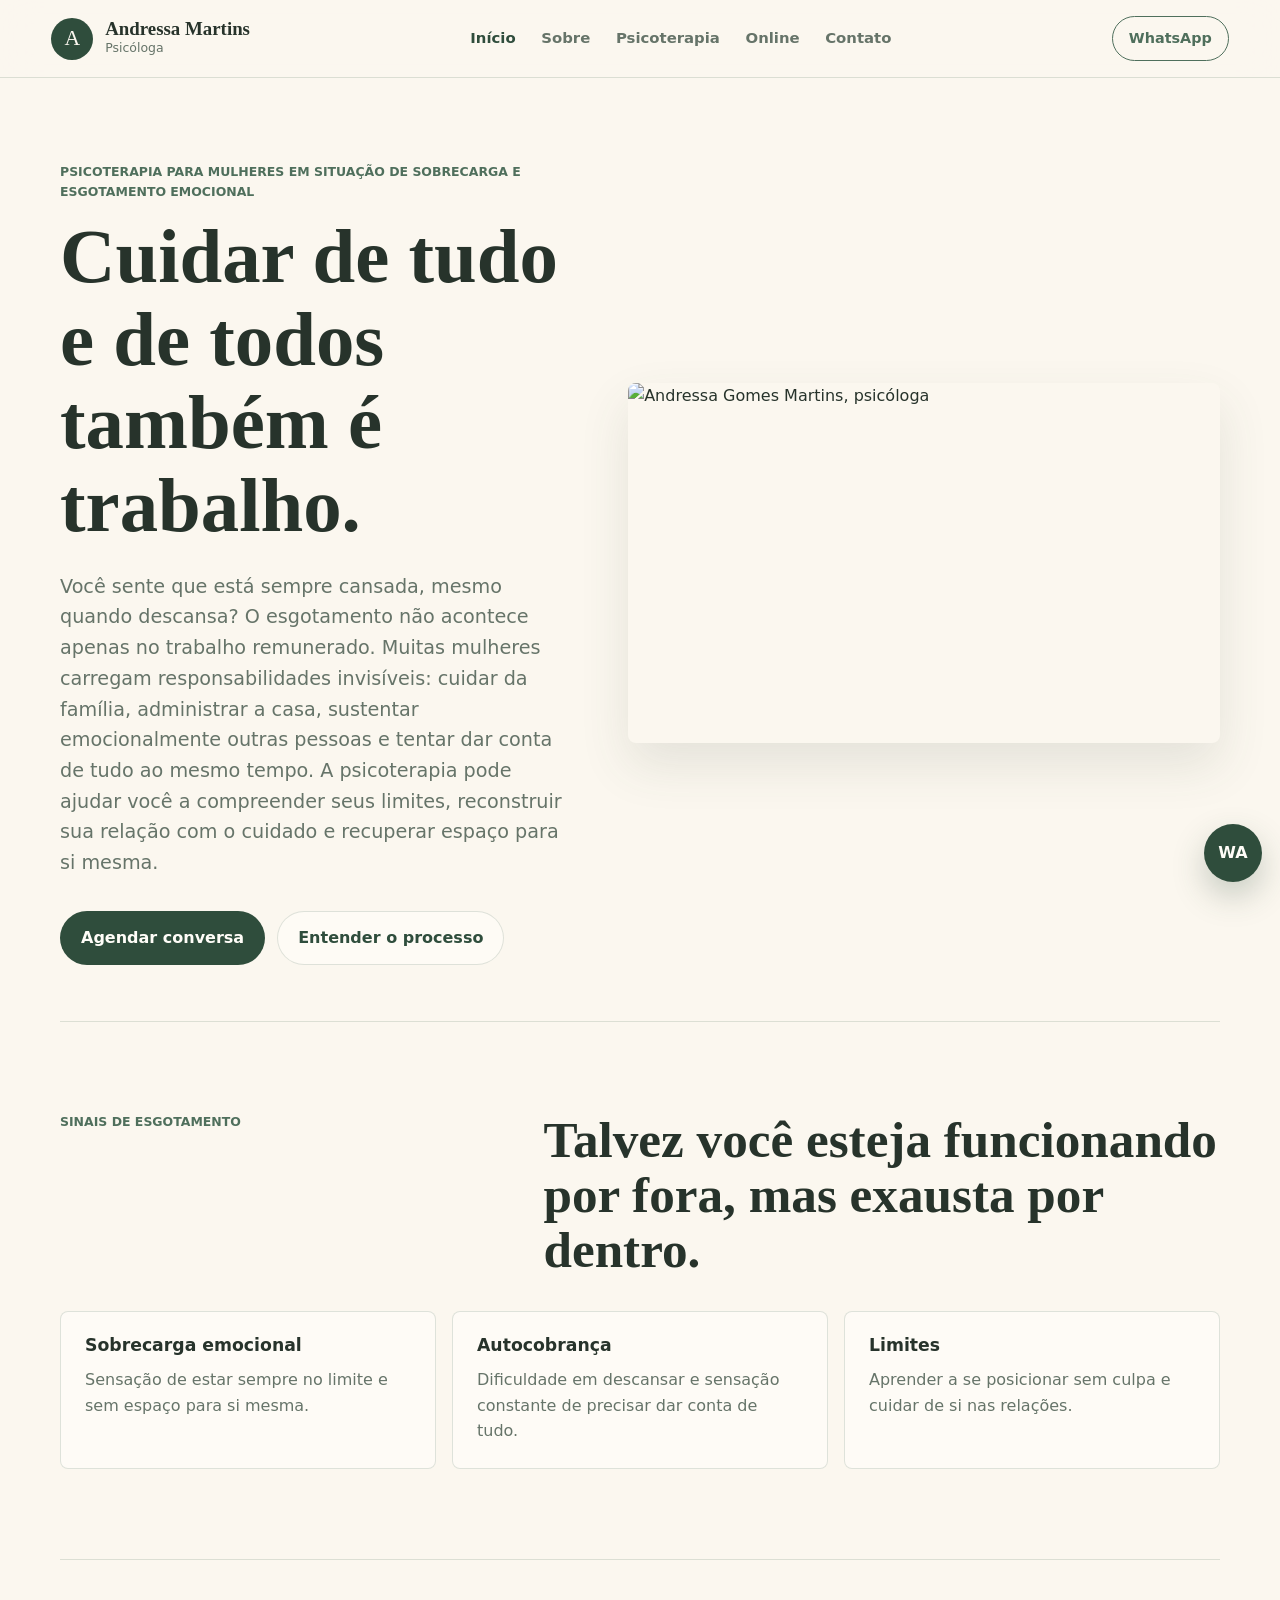
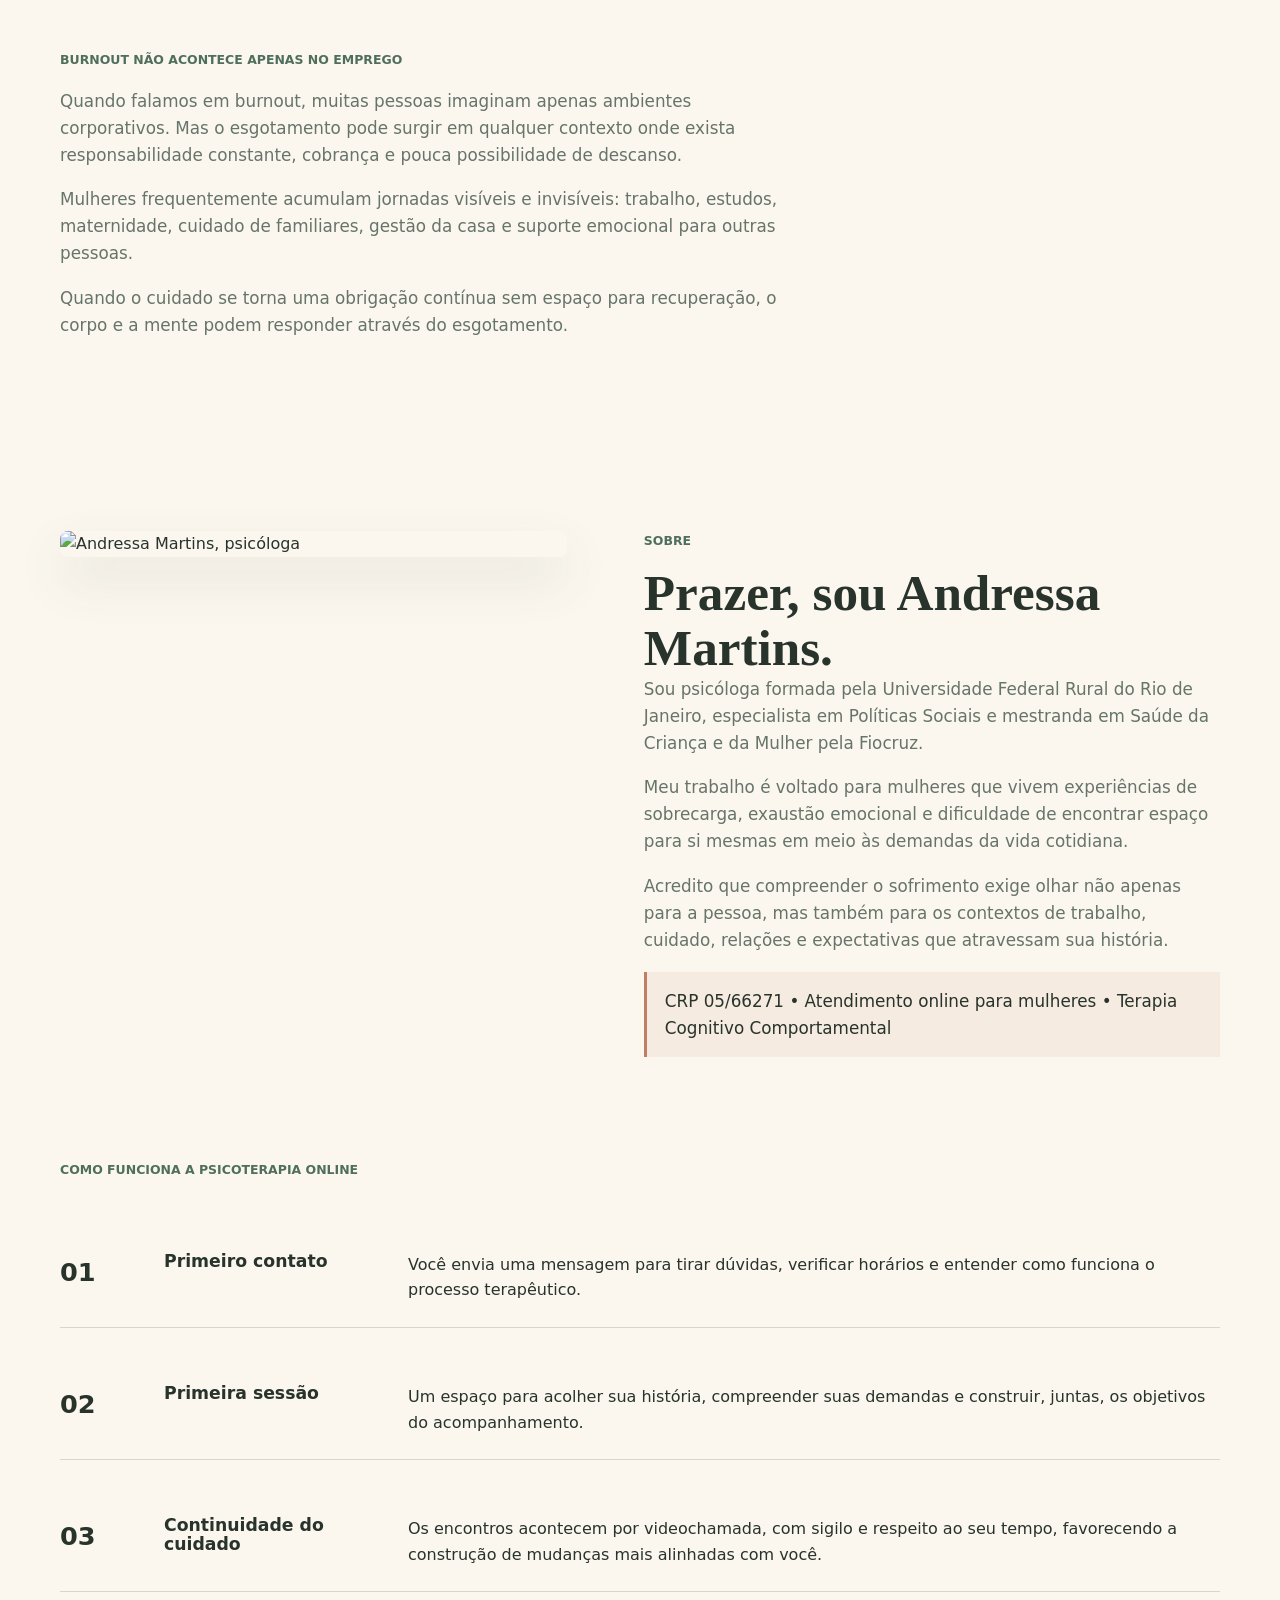
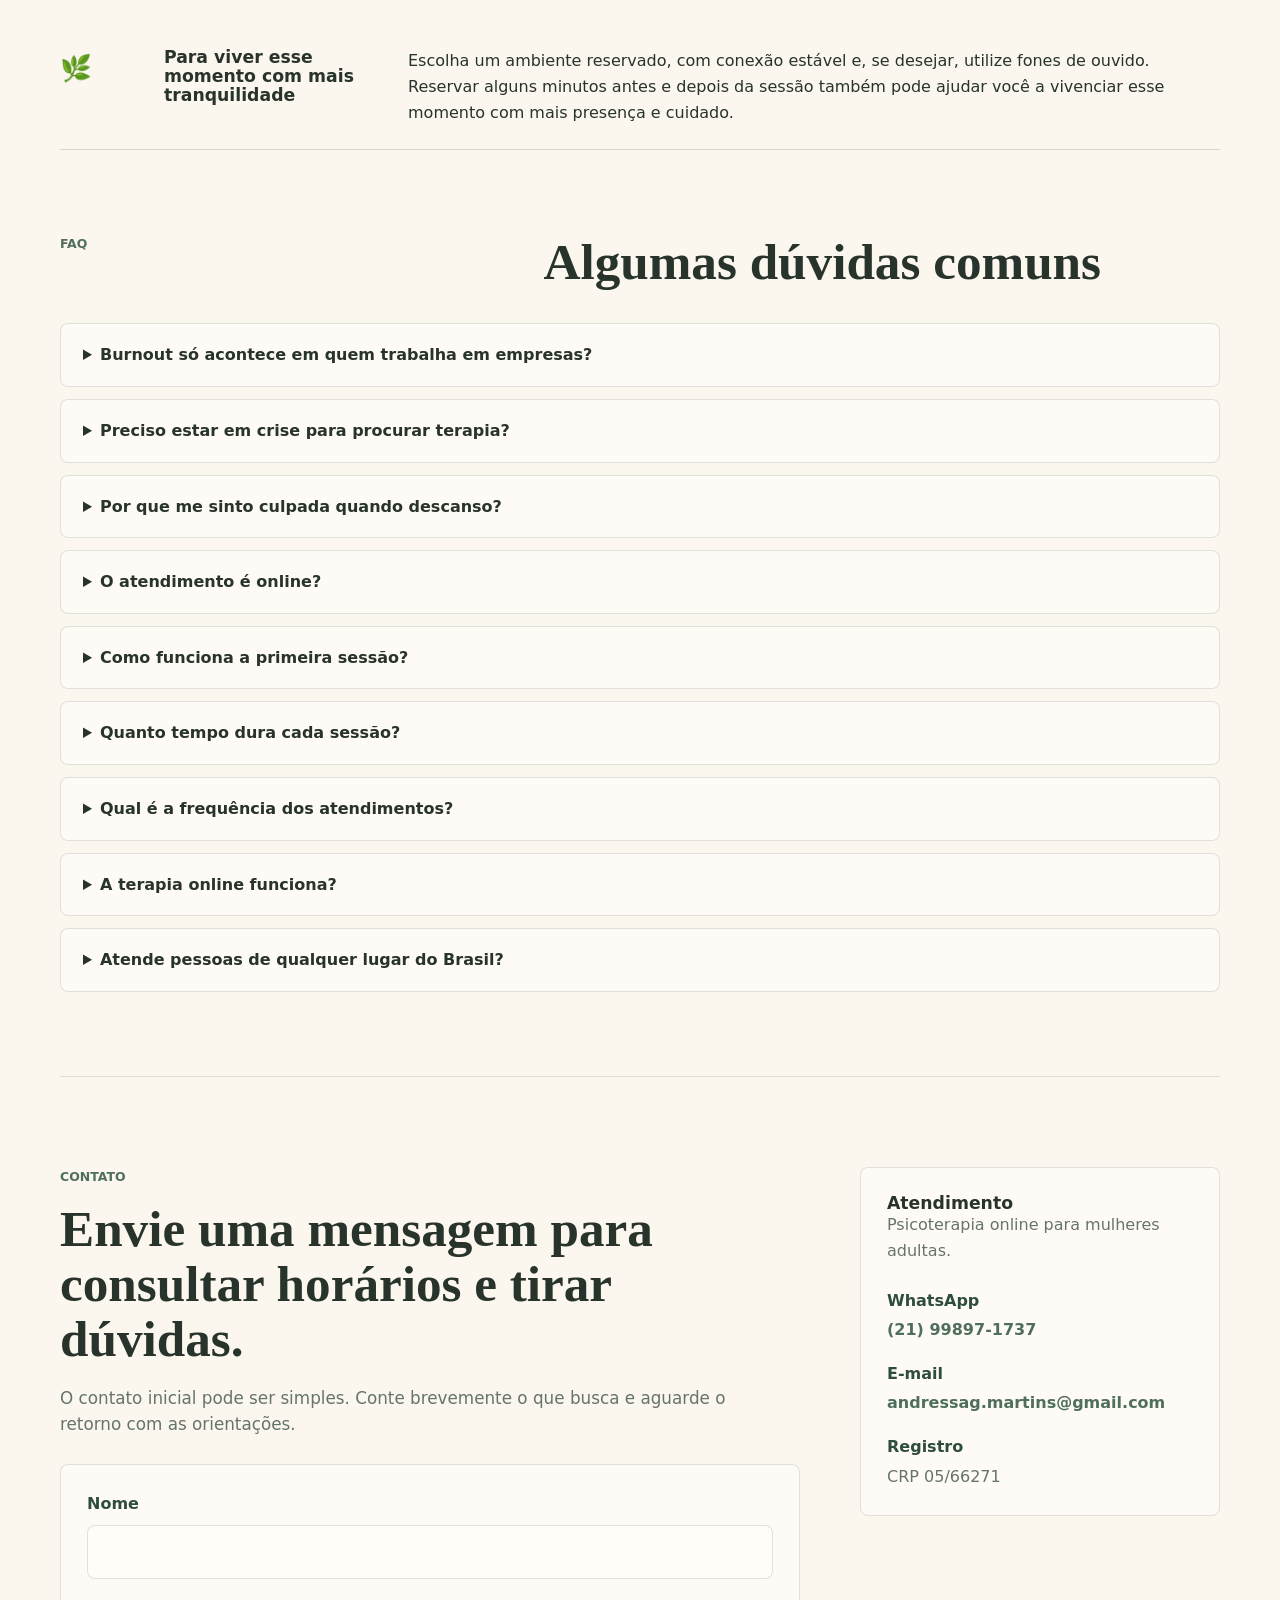
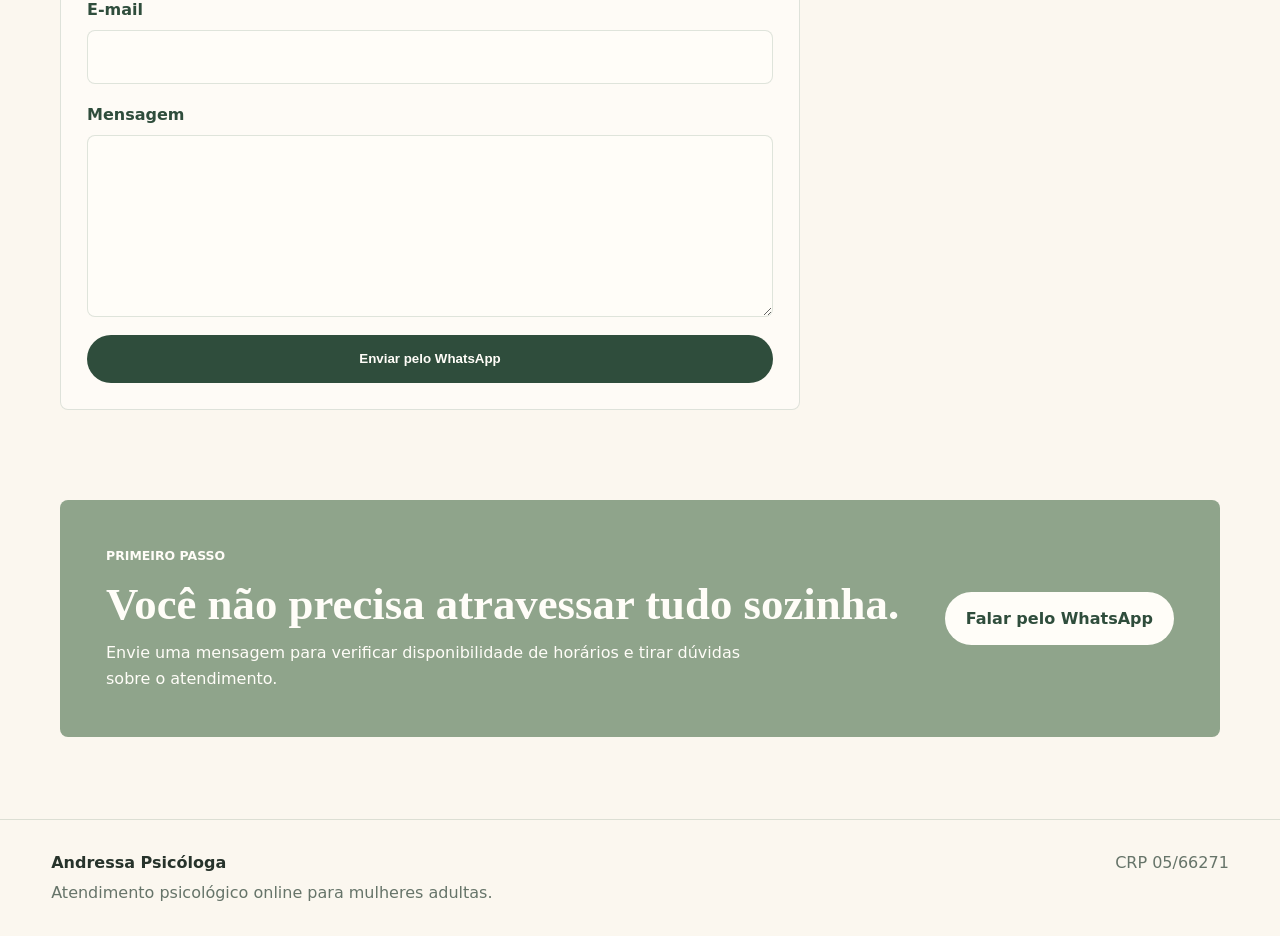
==== index.html @ a9812b35 "Remove a seção de blog temporariamente" ====
<!doctype html>
<html lang="pt-BR">
  <head>
    <meta charset="utf-8">
    <meta name="viewport" content="width=device-width, initial-scale=1">
    <title>Andressa Psicóloga | Psicoterapia para mulheres sobrecarregadas</title>
    <meta name="description" content="Psicoterapia online para mulheres que vivem sobrecarga emocional, ansiedade, culpa e esgotamento. Atendimento acolhedor com Andressa Psicóloga.">
    <link rel="stylesheet" href="styles.css">
  </head>
  <body>
    <header class="site-header">
      <a class="brand" href="#inicio" aria-label="Andressa Psicóloga - início">
        <span class="brand-mark">A</span>
        <span>
          <strong>Andressa Martins</strong>
          <small>Psicóloga</small>
        </span>
      </a>
      <button class="nav-toggle" type="button" aria-label="Abrir menu" aria-expanded="false">
        <span></span>
        <span></span>
        <span></span>
      </button>
      <nav class="site-nav" aria-label="Navegação principal">
        <a class="active" href="#inicio">Início</a>
        <a href="#sobre">Sobre</a>
        <a href="#processo">Psicoterapia</a>
        <a href="#online">Online</a>
        <a href="#contato">Contato</a>
      </nav>
      <a class="header-action whatsapp-link" href="#" target="_blank" rel="noreferrer">WhatsApp</a>
    </header>

    <main>
      <section class="hero" id="inicio">
        <div class="hero-copy">
          <p class="eyebrow">Psicoterapia para mulheres em situação de sobrecarga e esgotamento emocional</p>
          <h1>Cuidar de tudo e de todos também é trabalho.</h1>
          <p class="hero-text">Você sente que está sempre cansada, mesmo quando descansa?

O esgotamento não acontece apenas no trabalho remunerado. Muitas mulheres carregam responsabilidades invisíveis: cuidar da família, administrar a casa, sustentar emocionalmente outras pessoas e tentar dar conta de tudo ao mesmo tempo.

A psicoterapia pode ajudar você a compreender seus limites, reconstruir sua relação com o cuidado e recuperar espaço para si mesma.</p>
          <div class="hero-actions">
            <a class="button primary whatsapp-link" href="#" target="_blank" rel="noreferrer">Agendar conversa</a>
            <a class="button secondary" href="#processo">Entender o processo</a>
          </div>
        </div>
        <div class="hero-media">
          <img src="assets/uploads/Foto.jpg" alt="Andressa Gomes Martins, psicóloga">
        </div>
      </section>

      <section class="section intro-band" id="sinais">
        <div class="section-heading">
          <p class="eyebrow">SINAIS DE ESGOTAMENTO</p>
          <h2>Talvez você esteja funcionando por fora, mas exausta por dentro.</h2>
        </div>
        <div class="signal-grid">
          <article>
            <h3>Sobrecarga emocional</h3>
            <p>Sensação de estar sempre no limite e sem espaço para si mesma.</p>
          </article>
          <article>
            <h3>Autocobrança</h3>
            <p>Dificuldade em descansar e sensação constante de precisar dar conta de tudo.</p>
          </article>
          <article>
            <h3>Limites</h3>
            <p>Aprender a se posicionar sem culpa e cuidar de si nas relações.</p>
          </article>
        </div>
      </section>

      <section class="section online-layout" id="online">
        <div class="prose">
          <p class="eyebrow">Burnout não acontece apenas no emprego</p>
          <p>Quando falamos em burnout, muitas pessoas imaginam apenas ambientes corporativos. Mas o esgotamento pode surgir em qualquer contexto onde exista responsabilidade constante, cobrança e pouca possibilidade de descanso.</p>
          <p>Mulheres frequentemente acumulam jornadas visíveis e invisíveis: trabalho, estudos, maternidade, cuidado de familiares, gestão da casa e suporte emocional para outras pessoas.</p>
          <p>Quando o cuidado se torna uma obrigação contínua sem espaço para recuperação, o corpo e a mente podem responder através do esgotamento.</p>
        </div>
      </section>


<section class="section split-section" id="sobre">

  <div class="about-media">
    <img
      src="assets/uploads/Sobre-mim.jpg"
      alt="Andressa Martins, psicóloga">
  </div>

  <div class="prose">
    <p class="eyebrow">Sobre</p>

<h2>Prazer, sou Andressa Martins.</h2>

<p>
  Sou psicóloga formada pela Universidade Federal Rural do Rio de Janeiro,
  especialista em Políticas Sociais e mestranda em Saúde da Criança e da Mulher pela Fiocruz.
</p>

<p>
  Meu trabalho é voltado para mulheres que vivem experiências de sobrecarga,
  exaustão emocional e dificuldade de encontrar espaço para si mesmas em meio às demandas da vida cotidiana.
</p>

<p>
  Acredito que compreender o sofrimento exige olhar não apenas para a pessoa,
  mas também para os contextos de trabalho, cuidado, relações e expectativas que atravessam sua história.
</p>

<p class="note">
  CRP 05/66271 • Atendimento online para mulheres • Terapia Cognitivo Comportamental
</p>

  </div>

</section>


<section class="section process-section" id="processo">
  <div class="section-heading">
    <p class="eyebrow">COMO FUNCIONA A PSICOTERAPIA ONLINE</p>
  </div>

  <div class="process-list clean">

    <div class="process-item">
      <span>01</span>
      <h3>Primeiro contato</h3>
      <p>
        Você envia uma mensagem para tirar dúvidas, verificar horários e entender como funciona o processo terapêutico.
      </p>
    </div>

    <div class="process-item">
      <span>02</span>
      <h3>Primeira sessão</h3>
      <p>
        Um espaço para acolher sua história, compreender suas demandas e construir, juntas, os objetivos do acompanhamento.
      </p>
    </div>

    <div class="process-item">
      <span>03</span>
      <h3>Continuidade do cuidado</h3>
      <p>
        Os encontros acontecem por videochamada, com sigilo e respeito ao seu tempo, favorecendo a construção de mudanças mais alinhadas com você.
      </p>
    </div>

    <div class="process-item">
      <span>🌿</span>
      <h3>Para viver esse momento com mais tranquilidade</h3>
      <p>
        Escolha um ambiente reservado, com conexão estável e, se desejar, utilize fones de ouvido. Reservar alguns minutos antes e depois da sessão também pode ajudar você a vivenciar esse momento com mais presença e cuidado.
      </p>
    </div>

  </div>
</section>

      <section class="section faq-section" aria-label="Dúvidas comuns">
        <div class="section-heading">
          <p class="eyebrow">FAQ</p>
          <h2>Algumas dúvidas comuns</h2>
        </div>
        <div class="faq-list">
          <details>
            <summary>Burnout só acontece em quem trabalha em empresas?</summary>
            <p>Não. Embora o diagnóstico formal esteja relacionado ao contexto ocupacional, muitas experiências de esgotamento intenso também aparecem em situações de cuidado, maternidade, estudos, trabalho doméstico e outras responsabilidades contínuas.
</p>
          </details>
          <details>
            <summary>Preciso estar em crise para procurar terapia?
</summary>
            <p>Não. Muitas pessoas procuram ajuda quando começam a perceber sinais persistentes de sobrecarga e sofrimento.</p>
          </details>
          <details>
            <summary>Por que me sinto culpada quando descanso?</summary>
            <p>Muitas mulheres aprenderam que seu valor está ligado ao quanto produzem, resolvem problemas ou cuidam das outras pessoas. Quando descansar parece errado, a terapia pode ajudar a compreender de onde vem essa culpa e construir uma relação mais equilibrada com o trabalho, o cuidado e o autocuidado.
</p>
          </details>
<details>
  <summary>O atendimento é online?</summary>
  <p>Sim. Os atendimentos acontecem por videochamada.</p>
</details>
<details>
  <summary>Como funciona a primeira sessão?</summary>
  <p>A primeira sessão é um momento para conhecermos sua história, compreender suas demandas atuais e conversarmos sobre suas expectativas em relação à terapia. Também é uma oportunidade para você tirar dúvidas e avaliar se se sente confortável com o processo.
</p>
</details>
<details>
  <summary>Quanto tempo dura cada sessão?</summary>
  <p>As sessões têm duração aproximada de 50 minutos.</p>
</details>
<details>
  <summary>Qual é a frequência dos atendimentos?
</summary>
  <p>Geralmente os encontros acontecem uma vez por semana, mas essa frequência pode ser discutida de acordo com cada caso.</p>
</details>
<details>
  <summary>A terapia online funciona?</summary>
  <p>Sim. Muitas pessoas têm receio de que a terapia online seja "menos eficaz", mas a experiência mostra que a qualidade do vínculo construído e o comprometimento com o processo costumam ser mais importantes do que o local onde a sessão acontece.</p>
</details>
<details>
  <summary>Atende pessoas de qualquer lugar do Brasil?</summary>
  <p>Sim. Os atendimentos são realizados online, o que permite acompanhar pessoas de diferentes cidades e estados.
</p>
</details>
        </div>
      </section>

      <section class="section contact-layout" id="contato">
        <div>
          <p class="eyebrow">Contato</p>
          <h2>Envie uma mensagem para consultar horários e tirar dúvidas.</h2>
          <p class="contact-intro">O contato inicial pode ser simples. Conte brevemente o que busca e aguarde o retorno com as orientações.</p>
          <form class="contact-form" id="contact-form">
            <label>
              Nome
              <input type="text" name="name" autocomplete="name" required>
            </label>
            <label>
              E-mail
              <input type="email" name="email" autocomplete="email">
            </label>
            <label>
              Mensagem
              <textarea name="message" rows="6" required></textarea>
            </label>
            <button class="button primary" type="submit">Enviar pelo WhatsApp</button>
          </form>
        </div>

        <aside class="contact-panel">
          <h3>Atendimento</h3>
          <p>Psicoterapia online para mulheres adultas.</p>
          <dl>
            <div>
              <dt>WhatsApp</dt>
              <dd><a class="whatsapp-link" href="#" target="_blank" rel="noreferrer">(21) 99897-1737</a></dd>
            </div>
            <div>
              <dt>E-mail</dt>
              <dd><a href="mailto:contato@andressapsicologa.com.br">andressag.martins@gmail.com</a></dd>
            </div>
            <div>
              <dt>Registro</dt>
              <dd>CRP 05/66271</dd>
            </div>
          </dl>
        </aside>
      </section>

      <section class="cta-band">
        <div>
          <p class="eyebrow">Primeiro passo</p>
          <h2>Você não precisa atravessar tudo sozinha.</h2>
          <p>Envie uma mensagem para verificar disponibilidade de horários e tirar dúvidas sobre o atendimento.</p>
        </div>
        <a class="button primary whatsapp-link" href="#" target="_blank" rel="noreferrer">Falar pelo WhatsApp</a>
      </section>
    </main>

    <footer class="site-footer">
      <div>
        <strong>Andressa Psicóloga</strong>
        <p>Atendimento psicológico online para mulheres adultas.</p>
      </div>
      <p>CRP 05/66271</p>
    </footer>

    <a class="floating-whatsapp whatsapp-link" href="#" target="_blank" rel="noreferrer" aria-label="Falar com Andressa pelo WhatsApp">WA</a>
    <script src="script.js"></script>
  </body>
</html>
---- styles.css ----
:root {
  --paper: #fbf7ef;
  --surface: #fffdf8;
  --sage: #8fa48b;
  --sage-deep: #4f6f5c;
  --moss: #2f4d3c;
  --sand: #e7dac9;
  --clay: #bd8065;
  --ink: #27332b;
  --muted: #667469;
  --line: rgba(79, 111, 92, 0.18);
  --shadow: 0 22px 50px rgba(65, 82, 68, 0.12);
  --radius: 8px;
  --max: 1160px;
}

* {
  box-sizing: border-box;
}

html {
  scroll-behavior: smooth;
}

body {
  margin: 0;
  background: var(--paper);
  color: var(--ink);
  font-family: system-ui, -apple-system, BlinkMacSystemFont, "Segoe UI", sans-serif;
  line-height: 1.6;
}

img {
  display: block;
  max-width: 100%;
}

a {
  color: inherit;
}

.site-header {
  position: sticky;
  top: 0;
  z-index: 20;
  display: grid;
  grid-template-columns: auto 1fr auto;
  align-items: center;
  gap: 24px;
  padding: 16px clamp(18px, 4vw, 56px);
  background: rgba(251, 247, 239, 0.9);
  border-bottom: 1px solid var(--line);
  backdrop-filter: blur(18px);
}

.brand {
  display: inline-flex;
  align-items: center;
  gap: 12px;
  text-decoration: none;
  min-width: max-content;
}

.brand-mark {
  display: grid;
  place-items: center;
  width: 42px;
  height: 42px;
  border-radius: 50%;
  background: var(--moss);
  color: var(--paper);
  font-family: Georgia, "Times New Roman", serif;
  font-size: 1.35rem;
}

.brand strong,
.brand small {
  display: block;
}

.brand strong {
  font-family: Georgia, "Times New Roman", serif;
  font-size: 1.18rem;
  line-height: 1.05;
}

.brand small {
  color: var(--muted);
  font-size: 0.78rem;
}

.site-nav {
  display: flex;
  justify-content: center;
  align-items: center;
  gap: clamp(12px, 2vw, 28px);
}

.site-nav a {
  color: var(--muted);
  font-size: 0.93rem;
  font-weight: 600;
  text-decoration: none;
  white-space: nowrap;
}

.site-nav a:hover,
.site-nav a.active {
  color: var(--moss);
}

.header-action {
  padding: 10px 16px;
  border: 1px solid var(--sage-deep);
  border-radius: 999px;
  color: var(--sage-deep);
  font-size: 0.9rem;
  font-weight: 700;
  text-decoration: none;
}

.nav-toggle {
  display: none;
  width: 42px;
  height: 42px;
  padding: 9px;
  border: 1px solid var(--line);
  border-radius: var(--radius);
  background: var(--surface);
}

.nav-toggle span {
  display: block;
  height: 2px;
  margin: 5px 0;
  background: var(--moss);
}

main {
  overflow: hidden;
}

.hero,
.section,
.page-hero,
.intro-band,
.split-section,
.values-section,
.process-section,
.timeline,
.faq-section,
.online-layout,
.contact-layout,
.cta-band {
  width: min(var(--max), calc(100% - 36px));
  margin-inline: auto;
}

.section {
  scroll-margin-top: 92px;
}

.hero {
  display: grid;
  grid-template-columns: minmax(0, 0.92fr) minmax(360px, 1.08fr);
  gap: clamp(28px, 5vw, 72px);
  align-items: center;
  min-height: calc(100vh - 76px);
  padding: clamp(38px, 7vw, 84px) 0 clamp(28px, 5vw, 56px);
}

.hero-copy {
  max-width: 620px;
}

.eyebrow {
  margin: 0 0 14px;
  color: var(--sage-deep);
  font-size: 0.78rem;
  font-weight: 800;
  letter-spacing: 0;
  text-transform: uppercase;
}

h1,
h2,
h3 {
  margin: 0;
  color: var(--ink);
  line-height: 1.08;
}

h1,
h2 {
  font-family: Georgia, "Times New Roman", serif;
  font-weight: 600;
}

h1 {
  max-width: 760px;
  font-size: clamp(2.7rem, 6vw, 5.25rem);
}

h2 {
  font-size: clamp(2rem, 4vw, 3.2rem);
}

h3 {
  font-size: 1.08rem;
}

p {
  margin: 0;
}

.hero-text,
.page-hero p {
  max-width: 640px;
  margin-top: 24px;
  color: var(--muted);
  font-size: clamp(1.02rem, 2vw, 1.2rem);
}

.hero-actions {
  display: flex;
  flex-wrap: wrap;
  gap: 12px;
  margin-top: 32px;
}

.button {
  display: inline-flex;
  align-items: center;
  justify-content: center;
  min-height: 48px;
  padding: 13px 20px;
  border-radius: 999px;
  border: 1px solid transparent;
  font-weight: 800;
  text-decoration: none;
  cursor: pointer;
}

.button.primary {
  background: var(--moss);
  color: var(--surface);
}

.button.secondary {
  border-color: var(--line);
  color: var(--moss);
  background: rgba(255, 253, 248, 0.68);
}

.hero-media {
  position: relative;
  min-height: 360px;
}

.hero-media img {
  width: 100%;
  min-height: 360px;
  max-height: 680px;
  object-fit: cover;
  border-radius: var(--radius);
  box-shadow: var(--shadow);
}

.intro-band {
  padding: clamp(48px, 8vw, 90px) 0;
  border-top: 1px solid var(--line);
}

.section-heading {
  display: grid;
  grid-template-columns: 0.62fr 1fr;
  gap: clamp(24px, 5vw, 80px);
  align-items: start;
  margin-bottom: 34px;
}

.signal-grid,
.values-section {
  display: grid;
  grid-template-columns: repeat(3, 1fr);
  gap: 16px;
}

.signal-grid article,
.values-section article,
.check-panel,
.contact-panel,
.contact-form,
.timeline article,
details {
  border: 1px solid var(--line);
  border-radius: var(--radius);
  background: rgba(255, 253, 248, 0.74);
}

.signal-grid article,
.values-section article {
  padding: 24px;
}

.signal-grid p,
.values-section p,
.prose,
.check-panel,
.contact-panel,
.timeline p,
details p {
  color: var(--muted);
}

.signal-grid h3,
.values-section h3 {
  margin-bottom: 12px;
}

.split-section {
  display: grid;
  grid-template-columns: 0.88fr 1fr;
  gap: clamp(28px, 6vw, 86px);
  padding: clamp(54px, 8vw, 104px) 0;
}

.prose {
  font-size: 1.05rem;
}

.prose p + p {
  margin-top: 18px;
}

.text-link {
  display: inline-flex;
  margin-top: 24px;
  color: var(--sage-deep);
  font-weight: 800;
  text-decoration: none;
  border-bottom: 2px solid currentColor;
}

.cta-band {
  display: flex;
  align-items: center;
  justify-content: space-between;
  gap: 28px;
  margin-bottom: clamp(42px, 7vw, 82px);
  padding: clamp(28px, 5vw, 46px);
  border-radius: var(--radius);
  background: var(--sage);
  color: var(--surface);
}

.cta-band h2,
.cta-band .eyebrow,
.cta-band p {
  color: var(--surface);
}

.cta-band h2 {
  font-size: clamp(1.8rem, 4vw, 2.8rem);
}

.cta-band p:not(.eyebrow) {
  max-width: 650px;
  margin-top: 12px;
}

.cta-band .button.primary {
  background: var(--surface);
  color: var(--moss);
  min-width: max-content;
}

.page-hero {
  padding: clamp(64px, 9vw, 112px) 0 clamp(34px, 6vw, 64px);
}

.page-hero.compact {
  max-width: 900px;
  margin-left: max(18px, calc((100% - var(--max)) / 2));
}

.page-hero h1 {
  font-size: clamp(2.45rem, 5vw, 4.6rem);
}

.values-section {
  padding-bottom: clamp(54px, 8vw, 94px);
}

.note {
  padding: 16px 18px;
  border-left: 3px solid var(--clay);
  background: rgba(189, 128, 101, 0.1);
  color: var(--ink);
}

.timeline {
  display: grid;
  gap: 16px;
  padding: 24px 0 0;
}

.timeline article {
  display: grid;
  grid-template-columns: 72px 0.45fr 1fr;
  gap: 24px;
  align-items: center;
  padding: 26px;
}

.timeline span {
  color: var(--clay);
  font-family: Georgia, "Times New Roman", serif;
  font-size: 2rem;
  font-weight: 600;
}

.timeline h2 {
  font-size: clamp(1.5rem, 3vw, 2.1rem);
}

.faq-section {
  padding: clamp(52px, 7vw, 84px) 0;
}

.faq-list {
  display: grid;
  gap: 12px;
}

details {
  padding: 18px 22px;
}

summary {
  color: var(--ink);
  cursor: pointer;
  font-weight: 800;
}

details p {
  margin-top: 12px;
}

.online-layout,
.contact-layout {
  display: grid;
  grid-template-columns: minmax(0, 1fr) 360px;
  gap: clamp(22px, 5vw, 60px);
  align-items: start;
  padding: clamp(54px, 8vw, 90px) 0;
  border-top: 1px solid var(--line);
}

.online-layout .prose {
  max-width: 760px;
}

.online-layout h2,
.contact-panel h2 {
  margin-bottom: 18px;
  font-size: clamp(1.8rem, 3vw, 2.6rem);
}

.check-panel,
.contact-panel {
  padding: 26px;
}

.check-panel ul {
  display: grid;
  gap: 10px;
  padding-left: 20px;
  margin: 18px 0 0;
}

.contact-form {
  display: grid;
  gap: 18px;
  padding: 26px;
  margin-top: 26px;
}

.contact-intro {
  max-width: 680px;
  margin-top: 18px;
  color: var(--muted);
  font-size: 1.05rem;
}

label {
  display: grid;
  gap: 8px;
  color: var(--moss);
  font-weight: 800;
}

input,
textarea {
  width: 100%;
  border: 1px solid var(--line);
  border-radius: var(--radius);
  background: var(--surface);
  color: var(--ink);
  font: inherit;
  padding: 13px 14px;
}

textarea {
  resize: vertical;
}

.contact-panel dl {
  display: grid;
  gap: 18px;
  margin: 24px 0 0;
}

.contact-panel dt {
  color: var(--moss);
  font-weight: 800;
}

.contact-panel dd {
  margin: 4px 0 0;
}

.contact-panel a {
  color: var(--sage-deep);
  font-weight: 700;
  text-decoration: none;
}

.site-footer {
  display: flex;
  justify-content: space-between;
  gap: 18px;
  padding: 30px clamp(18px, 4vw, 56px);
  border-top: 1px solid var(--line);
  color: var(--muted);
}

.site-footer strong {
  display: block;
  color: var(--ink);
  margin-bottom: 4px;
}

.process-list.clean {
  display: grid;
  gap: 2rem;
}

.process-item {
  display: grid;
  grid-template-columns: 80px 220px 1fr;
  gap: 1.5rem;
  padding: 1.5rem 0;
  border-bottom: 1px solid rgba(43, 64, 52, 0.18);
}

.process-item span {
  font-size: 1.6rem;
  font-weight: 700;
}

.process-item h3 {
  margin: 0;
}

.process-item p {
  margin: 0;
}

.about-media img {
  width: 100%;
  max-height: 620px;
  object-fit: cover;
  border-radius: var(--radius);
  box-shadow: var(--shadow);
}

.floating-whatsapp {
  position: fixed;
  right: 18px;
  bottom: 18px;
  z-index: 30;
  display: grid;
  place-items: center;
  width: 58px;
  height: 58px;
  border-radius: 50%;
  background: var(--moss);
  color: var(--surface);
  font-weight: 900;
  text-decoration: none;
  box-shadow: 0 14px 32px rgba(47, 77, 60, 0.25);
}

@media (max-width: 768px) {
  html {
    scroll-padding-top: 74px;
  }

  body {
    font-size: 15px;
  }

  .site-header {
    grid-template-columns: 1fr auto;
    gap: 12px;
    padding: 12px 16px;
  }

  .brand {
    min-width: 0;
  }

  .brand-mark {
    width: 38px;
    height: 38px;
    font-size: 1.16rem;
    flex: 0 0 auto;
  }

  .brand strong {
    font-size: 1rem;
  }

  .brand small {
    font-size: 0.72rem;
  }

  .nav-toggle {
    display: block;
    justify-self: end;
  }

  .site-nav,
  .header-action {
    display: none;
  }

  .site-header.nav-open .site-nav {
    grid-column: 1 / -1;
    display: grid;
    justify-content: stretch;
    gap: 0;
    padding-top: 10px;
  }

  .site-header.nav-open .site-nav a {
    padding: 12px 0;
    border-top: 1px solid var(--line);
    color: var(--moss);
    font-size: 0.95rem;
  }

  .hero,
  .section,
  .page-hero,
  .intro-band,
  .split-section,
  .values-section,
  .process-section,
  .timeline,
  .faq-section,
  .online-layout,
  .contact-layout,
  .cta-band {
    width: min(100% - 32px, var(--max));
  }

  .section {
    scroll-margin-top: 78px;
  }

  .hero {
    grid-template-columns: 1fr;
    min-height: auto;
    gap: 26px;
    padding: 34px 0 42px;
  }

  .hero-copy {
    max-width: none;
  }

  h1 {
    font-size: 2.35rem;
    line-height: 1.06;
  }

  h2,
  .page-hero h1 {
    font-size: 2rem;
    line-height: 1.12;
  }

  h3 {
    font-size: 1rem;
  }

  .eyebrow {
    margin-bottom: 10px;
    font-size: 0.72rem;
  }

  .hero-text,
  .page-hero p,
  .prose,
  .contact-intro {
    font-size: 0.98rem;
  }

  .hero-text,
  .page-hero p {
    margin-top: 18px;
  }

  .hero-actions {
    flex-direction: column;
    gap: 10px;
    margin-top: 24px;
  }

  .button,
  .hero-actions .button,
  .cta-band .button,
  .contact-form .button {
    width: 100%;
  }

  .button {
    min-height: 46px;
    padding: 12px 16px;
    font-size: 0.94rem;
    text-align: center;
  }

  .hero-media,
  .hero-media img {
    min-height: 0;
  }

  .hero-media img {
    width: 100%;
    height: clamp(300px, 78vw, 460px);
    object-fit: cover;
    object-position: center top;
  }

  .intro-band,
  .split-section,
  .faq-section,
  .online-layout,
  .contact-layout {
    padding: 42px 0;
  }

  .section-heading,
  .split-section,
  .online-layout,
  .contact-layout {
    grid-template-columns: 1fr;
    gap: 22px;
  }

  .section-heading {
    margin-bottom: 24px;
  }

  .signal-grid,
  .values-section {
    grid-template-columns: 1fr;
    gap: 12px;
  }

  .signal-grid article,
  .values-section article,
  .check-panel,
  .contact-panel,
  .contact-form,
  details {
    padding: 18px;
  }

  .values-section {
    padding-bottom: 42px;
  }

  .about-media img {
    max-height: none;
    height: clamp(300px, 88vw, 520px);
    object-position: center top;
  }

  .process-list.clean {
    gap: 0;
  }

  .process-item {
    grid-template-columns: 46px 1fr;
    gap: 8px 14px;
    padding: 18px 0;
  }

  .process-item span {
    grid-row: span 2;
    font-size: 1.28rem;
    line-height: 1.1;
  }

  .process-item p {
    color: var(--muted);
  }

  .timeline {
    gap: 12px;
    padding-top: 8px;
  }

  .timeline article {
    grid-template-columns: 46px 1fr;
    gap: 8px 14px;
    padding: 18px;
  }

  .timeline span {
    grid-row: span 2;
    font-size: 1.55rem;
  }

  .timeline p {
    grid-column: 2;
  }

  summary {
    line-height: 1.35;
  }

  .check-panel ul,
  .contact-panel dl {
    margin-top: 14px;
  }

  .contact-form {
    gap: 14px;
    margin-top: 20px;
  }

  input,
  textarea {
    padding: 12px 13px;
  }

  .cta-band,
  .site-footer {
    align-items: flex-start;
    flex-direction: column;
  }

  .page-hero {
    padding: 42px 0 28px;
  }

  .page-hero.compact {
    margin-inline: auto;
  }

  .cta-band {
    gap: 22px;
    margin-bottom: 42px;
    padding: 24px;
  }

  .cta-band h2 {
    font-size: 1.85rem;
  }

  .cta-band .button.primary {
    min-width: 0;
  }

  .site-footer {
    padding: 24px 16px 86px;
    font-size: 0.92rem;
  }

  .floating-whatsapp {
    right: 14px;
    bottom: 14px;
    width: 52px;
    height: 52px;
  }
}

@media (max-width: 560px) {
  .hero,
  .section,
  .page-hero,
  .intro-band,
  .split-section,
  .values-section,
  .process-section,
  .timeline,
  .faq-section,
  .online-layout,
  .contact-layout,
  .cta-band {
    width: min(100% - 28px, var(--max));
  }

  h1 {
    font-size: 2.05rem;
  }

  h2,
  .page-hero h1 {
    font-size: 1.72rem;
  }

  .hero {
    padding-top: 28px;
  }

  .hero-media img {
    height: clamp(280px, 92vw, 420px);
  }

  .process-item {
    grid-template-columns: 1fr;
    gap: 8px;
  }

  .process-item span {
    grid-row: auto;
  }

  .timeline article {
    grid-template-columns: 1fr;
  }

  .timeline span {
    grid-row: auto;
  }

  .timeline p {
    grid-column: auto;
  }
}
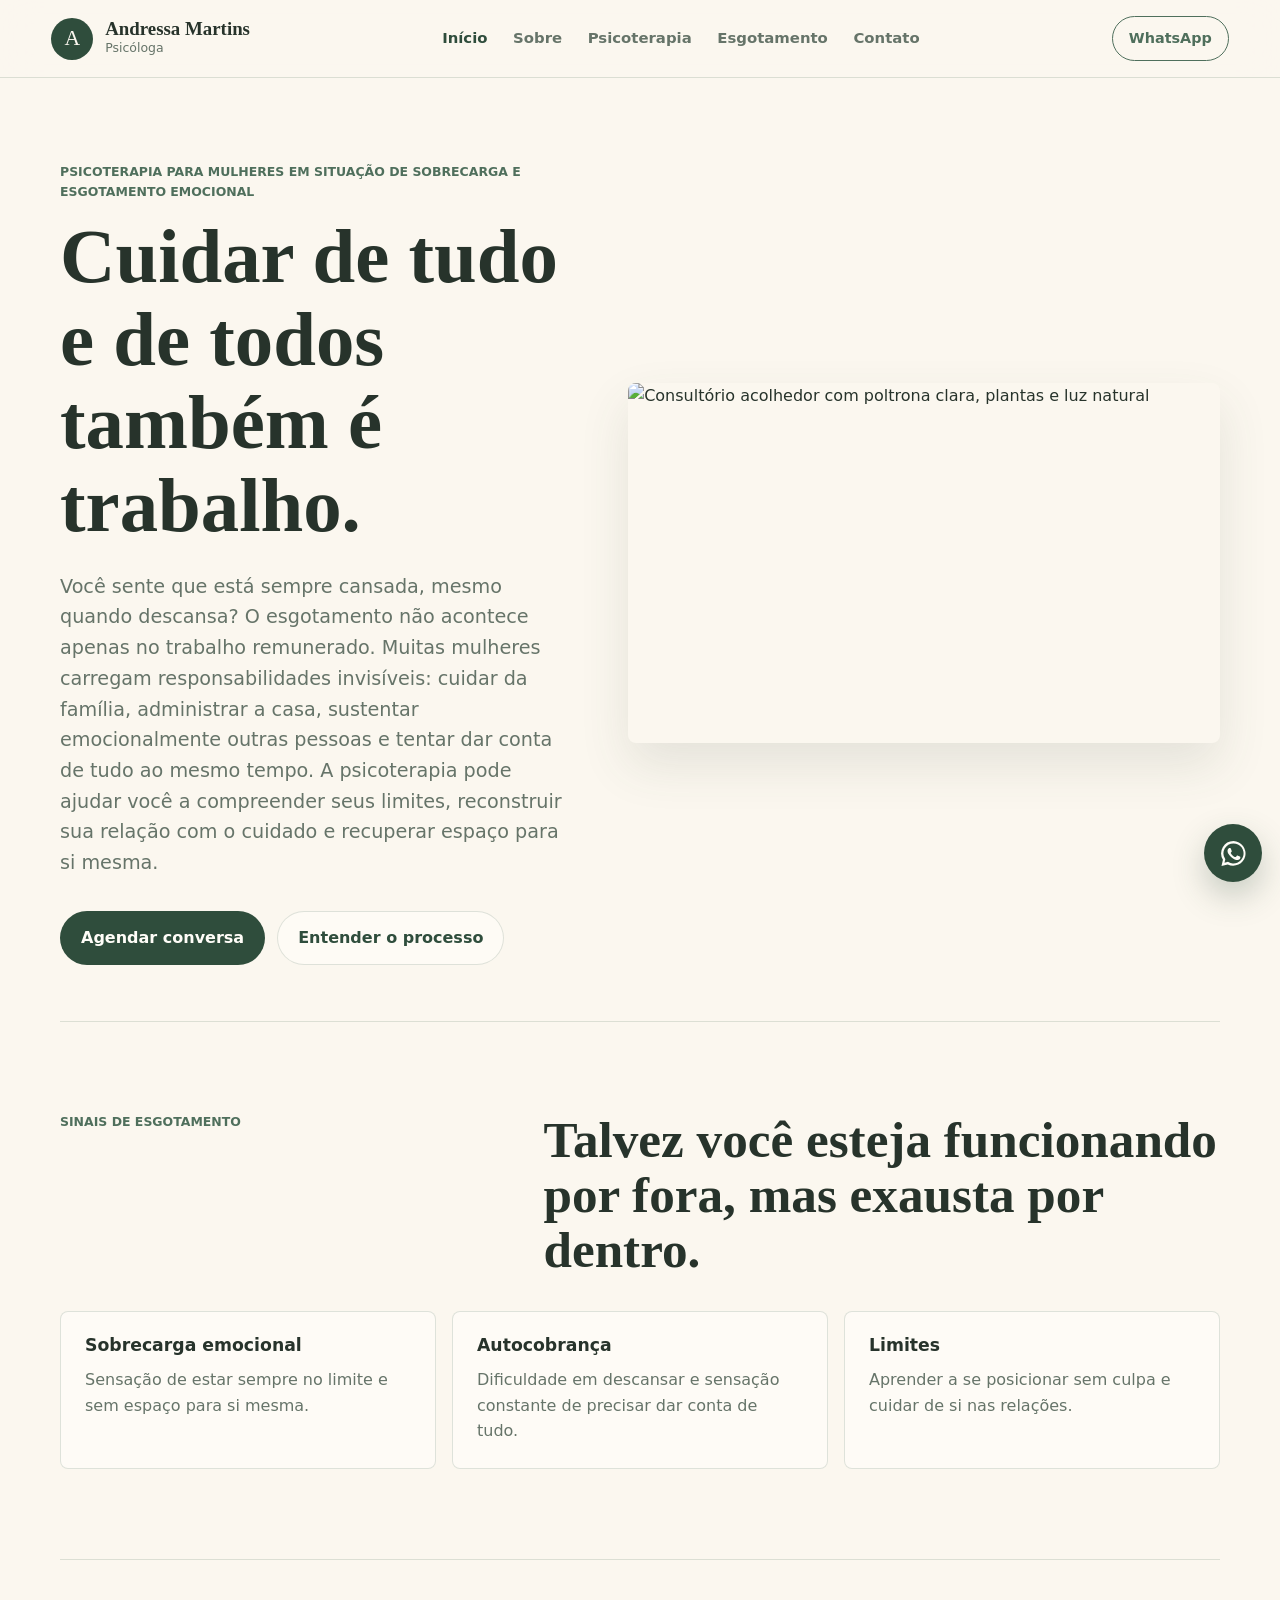
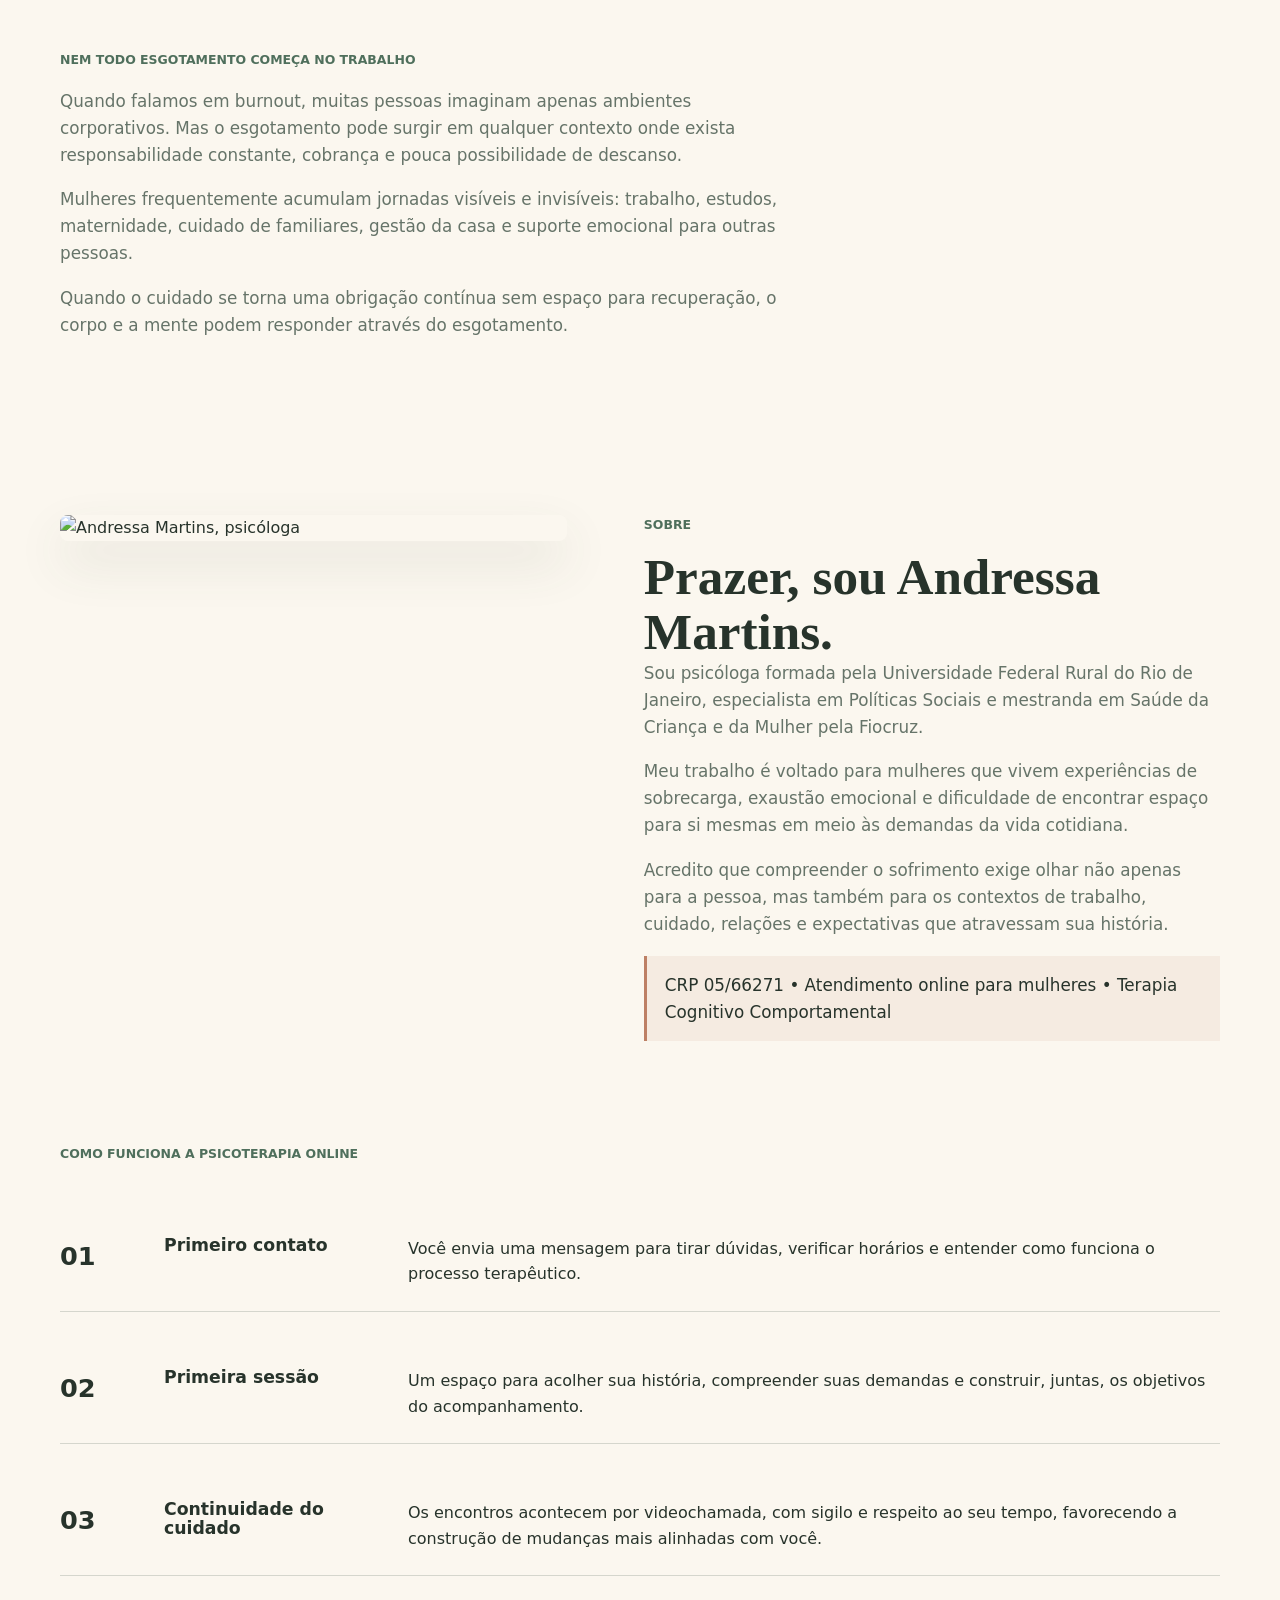
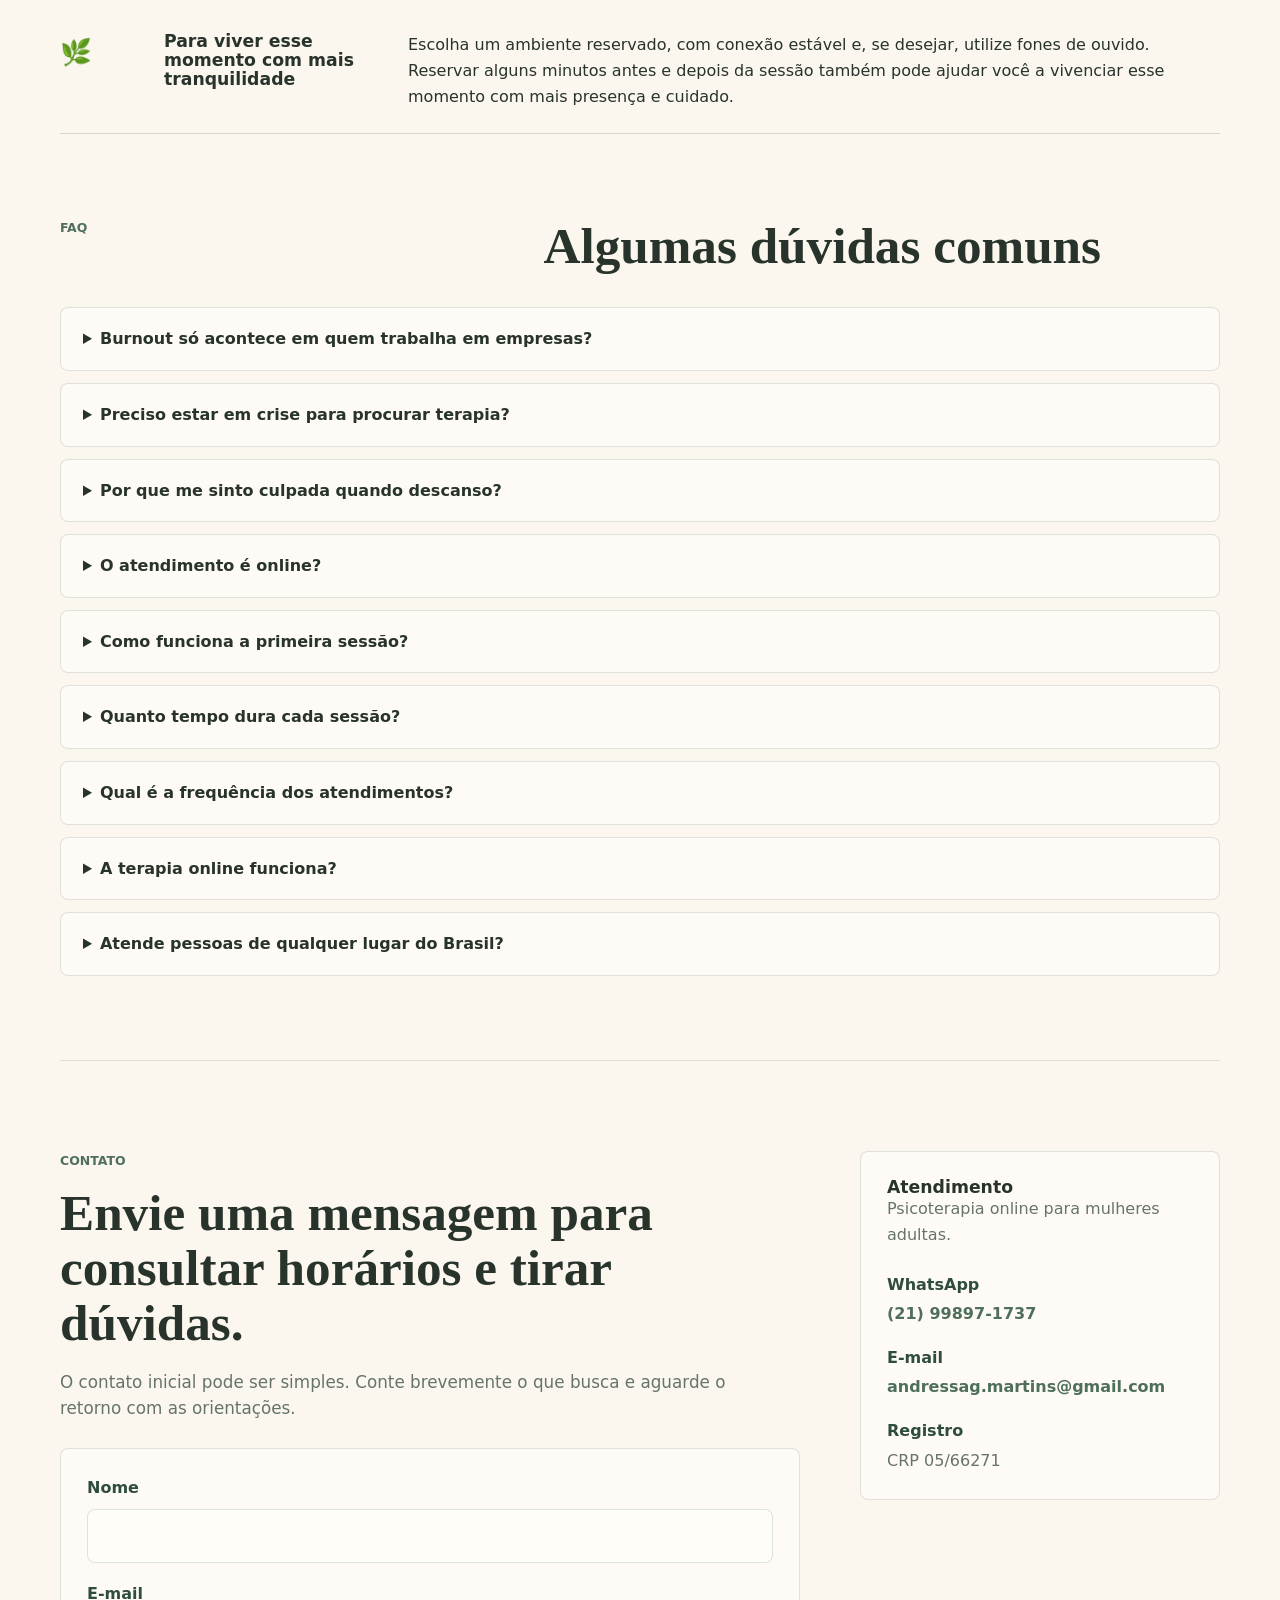
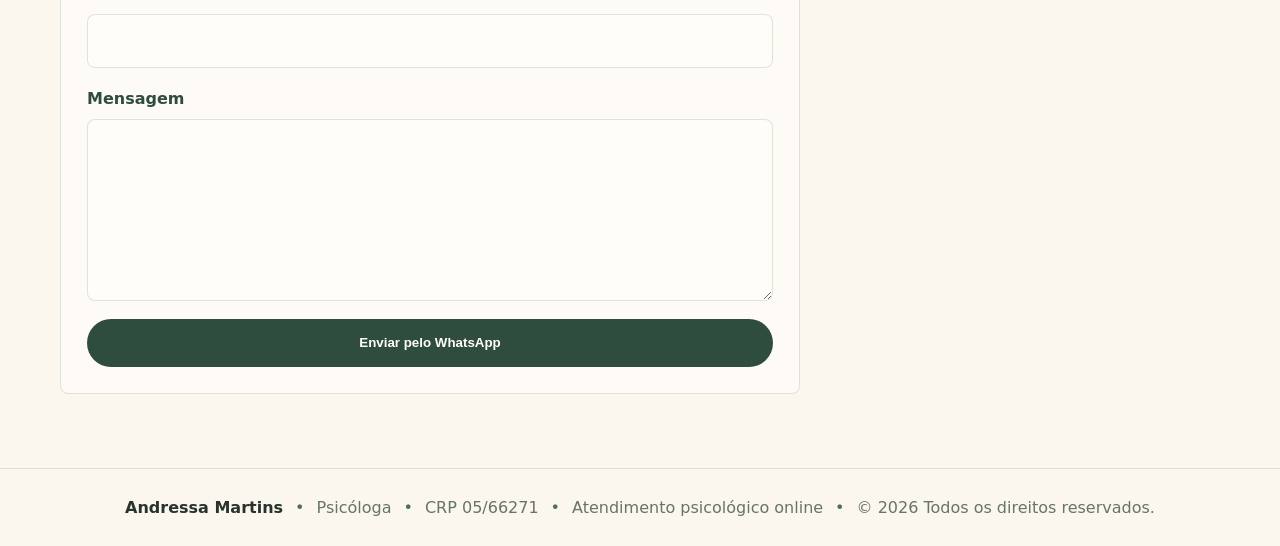
==== commit 49b4e838: "Melhorando o rodapé" ====
--- a/index.html
+++ b/index.html
@@ -25,7 +25,7 @@
         <a class="active" href="#inicio">Início</a>
         <a href="#sobre">Sobre</a>
         <a href="#processo">Psicoterapia</a>
-        <a href="#online">Online</a>
+        <a href="#online">Esgotamento</a>
         <a href="#contato">Contato</a>
       </nav>
       <a class="header-action whatsapp-link" href="#" target="_blank" rel="noreferrer">WhatsApp</a>
@@ -47,7 +47,7 @@
           </div>
         </div>
         <div class="hero-media">
-          <img src="assets/uploads/Foto.jpg" alt="Andressa Gomes Martins, psicóloga">
+          <img src="assets/hero-psicoterapia-andressa.png" alt="Consultório acolhedor com poltrona clara, plantas e luz natural">
         </div>
       </section>
 
@@ -74,7 +74,7 @@
 
       <section class="section online-layout" id="online">
         <div class="prose">
-          <p class="eyebrow">Burnout não acontece apenas no emprego</p>
+          <p class="eyebrow">Nem todo esgotamento começa no trabalho</p>
           <p>Quando falamos em burnout, muitas pessoas imaginam apenas ambientes corporativos. Mas o esgotamento pode surgir em qualquer contexto onde exista responsabilidade constante, cobrança e pouca possibilidade de descanso.</p>
           <p>Mulheres frequentemente acumulam jornadas visíveis e invisíveis: trabalho, estudos, maternidade, cuidado de familiares, gestão da casa e suporte emocional para outras pessoas.</p>
           <p>Quando o cuidado se torna uma obrigação contínua sem espaço para recuperação, o corpo e a mente podem responder através do esgotamento.</p>
@@ -254,25 +254,23 @@
         </aside>
       </section>
 
-      <section class="cta-band">
-        <div>
-          <p class="eyebrow">Primeiro passo</p>
-          <h2>Você não precisa atravessar tudo sozinha.</h2>
-          <p>Envie uma mensagem para verificar disponibilidade de horários e tirar dúvidas sobre o atendimento.</p>
-        </div>
-        <a class="button primary whatsapp-link" href="#" target="_blank" rel="noreferrer">Falar pelo WhatsApp</a>
-      </section>
     </main>
 
     <footer class="site-footer">
-      <div>
-        <strong>Andressa Psicóloga</strong>
-        <p>Atendimento psicológico online para mulheres adultas.</p>
-      </div>
-      <p>CRP 05/66271</p>
+      <p>
+        <strong>Andressa Martins</strong>
+        <span>Psicóloga</span>
+        <span>CRP 05/66271</span>
+        <span>Atendimento psicológico online</span>
+        <span>© 2026 Todos os direitos reservados.</span>
+      </p>
     </footer>
 
-    <a class="floating-whatsapp whatsapp-link" href="#" target="_blank" rel="noreferrer" aria-label="Falar com Andressa pelo WhatsApp">WA</a>
+    <a class="floating-whatsapp whatsapp-link" href="#" target="_blank" rel="noreferrer" aria-label="Falar com Andressa pelo WhatsApp">
+      <svg viewBox="0 0 32 32" aria-hidden="true" focusable="false">
+        <path d="M16.02 3.2A12.74 12.74 0 0 0 5.1 22.5L3.6 28.8l6.45-1.46A12.73 12.73 0 1 0 16.02 3.2Zm0 2.35a10.38 10.38 0 1 1-5.3 19.31l-.37-.22-3.64.82.85-3.55-.24-.38A10.38 10.38 0 0 1 16.02 5.55Zm-4.18 4.83c-.22 0-.57.08-.87.41-.3.33-1.14 1.12-1.14 2.73 0 1.6 1.17 3.15 1.33 3.37.16.22 2.26 3.62 5.58 4.93 2.76 1.09 3.32.87 3.92.82.6-.06 1.94-.8 2.21-1.56.27-.76.27-1.42.19-1.56-.08-.14-.3-.22-.63-.38-.33-.16-1.94-.96-2.24-1.07-.3-.11-.52-.16-.74.16-.22.33-.85 1.07-1.04 1.29-.19.22-.38.25-.71.08-.33-.16-1.39-.51-2.65-1.64-.98-.87-1.64-1.95-1.83-2.28-.19-.33-.02-.51.14-.67.15-.14.33-.38.49-.57.16-.19.22-.33.33-.55.11-.22.05-.41-.03-.57-.08-.16-.74-1.78-1.01-2.43-.27-.64-.54-.55-.74-.56l-.63-.01Z"/>
+      </svg>
+    </a>
     <script src="script.js"></script>
   </body>
 </html>
--- a/styles.css
+++ b/styles.css
@@ -150,8 +150,7 @@
 .timeline,
 .faq-section,
 .online-layout,
-.contact-layout,
-.cta-band {
+.contact-layout {
   width: min(var(--max), calc(100% - 36px));
   margin-inline: auto;
 }
@@ -342,39 +341,6 @@
   border-bottom: 2px solid currentColor;
 }
 
-.cta-band {
-  display: flex;
-  align-items: center;
-  justify-content: space-between;
-  gap: 28px;
-  margin-bottom: clamp(42px, 7vw, 82px);
-  padding: clamp(28px, 5vw, 46px);
-  border-radius: var(--radius);
-  background: var(--sage);
-  color: var(--surface);
-}
-
-.cta-band h2,
-.cta-band .eyebrow,
-.cta-band p {
-  color: var(--surface);
-}
-
-.cta-band h2 {
-  font-size: clamp(1.8rem, 4vw, 2.8rem);
-}
-
-.cta-band p:not(.eyebrow) {
-  max-width: 650px;
-  margin-top: 12px;
-}
-
-.cta-band .button.primary {
-  background: var(--surface);
-  color: var(--moss);
-  min-width: max-content;
-}
-
 .page-hero {
   padding: clamp(64px, 9vw, 112px) 0 clamp(34px, 6vw, 64px);
 }
@@ -453,7 +419,7 @@
   grid-template-columns: minmax(0, 1fr) 360px;
   gap: clamp(22px, 5vw, 60px);
   align-items: start;
-  padding: clamp(54px, 8vw, 90px) 0;
+  padding: clamp(54px, 8vw, 90px) 0 clamp(42px, 7vw, 74px);
   border-top: 1px solid var(--line);
 }
 
@@ -537,18 +503,28 @@
 }
 
 .site-footer {
-  display: flex;
-  justify-content: space-between;
-  gap: 18px;
-  padding: 30px clamp(18px, 4vw, 56px);
+  padding: 26px clamp(18px, 4vw, 56px);
   border-top: 1px solid var(--line);
   color: var(--muted);
 }
 
+.site-footer p {
+  display: flex;
+  flex-wrap: wrap;
+  justify-content: center;
+  gap: 8px 12px;
+  margin: 0;
+  text-align: center;
+}
+
 .site-footer strong {
-  display: block;
   color: var(--ink);
-  margin-bottom: 4px;
+}
+
+.site-footer span::before {
+  content: "•";
+  margin-right: 12px;
+  color: var(--sage-deep);
 }
 
 .process-list.clean {
@@ -600,6 +576,12 @@
   font-weight: 900;
   text-decoration: none;
   box-shadow: 0 14px 32px rgba(47, 77, 60, 0.25);
+}
+
+.floating-whatsapp svg {
+  width: 31px;
+  height: 31px;
+  fill: currentColor;
 }
 
 @media (max-width: 768px) {
@@ -671,8 +653,7 @@
   .timeline,
   .faq-section,
   .online-layout,
-  .contact-layout,
-  .cta-band {
+  .contact-layout {
     width: min(100% - 32px, var(--max));
   }
 
@@ -731,7 +712,6 @@
 
   .button,
   .hero-actions .button,
-  .cta-band .button,
   .contact-form .button {
     width: 100%;
   }
@@ -859,12 +839,6 @@
     padding: 12px 13px;
   }
 
-  .cta-band,
-  .site-footer {
-    align-items: flex-start;
-    flex-direction: column;
-  }
-
   .page-hero {
     padding: 42px 0 28px;
   }
@@ -873,23 +847,14 @@
     margin-inline: auto;
   }
 
-  .cta-band {
-    gap: 22px;
-    margin-bottom: 42px;
-    padding: 24px;
-  }
-
-  .cta-band h2 {
-    font-size: 1.85rem;
-  }
-
-  .cta-band .button.primary {
-    min-width: 0;
-  }
-
   .site-footer {
-    padding: 24px 16px 86px;
+    padding: 22px 18px 82px;
     font-size: 0.92rem;
+  }
+
+  .site-footer p {
+    justify-content: flex-start;
+    text-align: left;
   }
 
   .floating-whatsapp {
@@ -911,8 +876,7 @@
   .timeline,
   .faq-section,
   .online-layout,
-  .contact-layout,
-  .cta-band {
+  .contact-layout {
     width: min(100% - 28px, var(--max));
   }
 
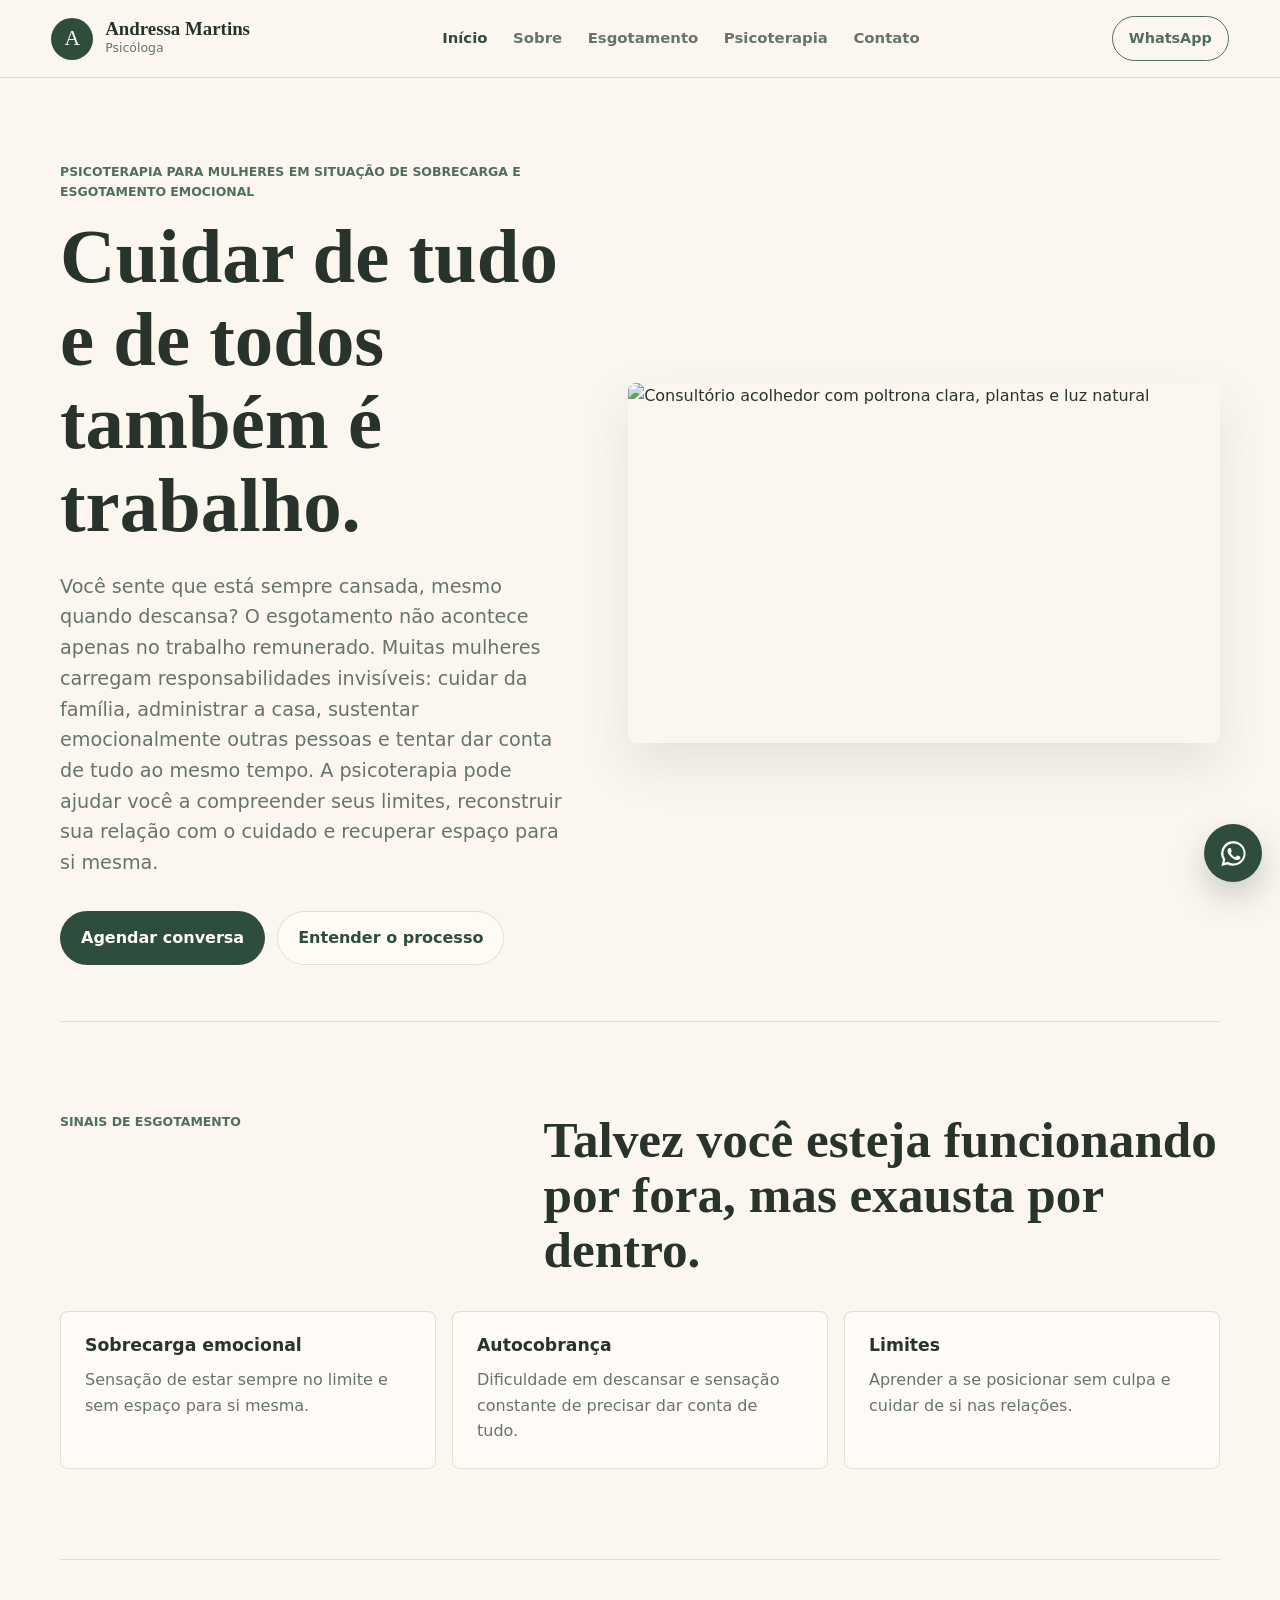
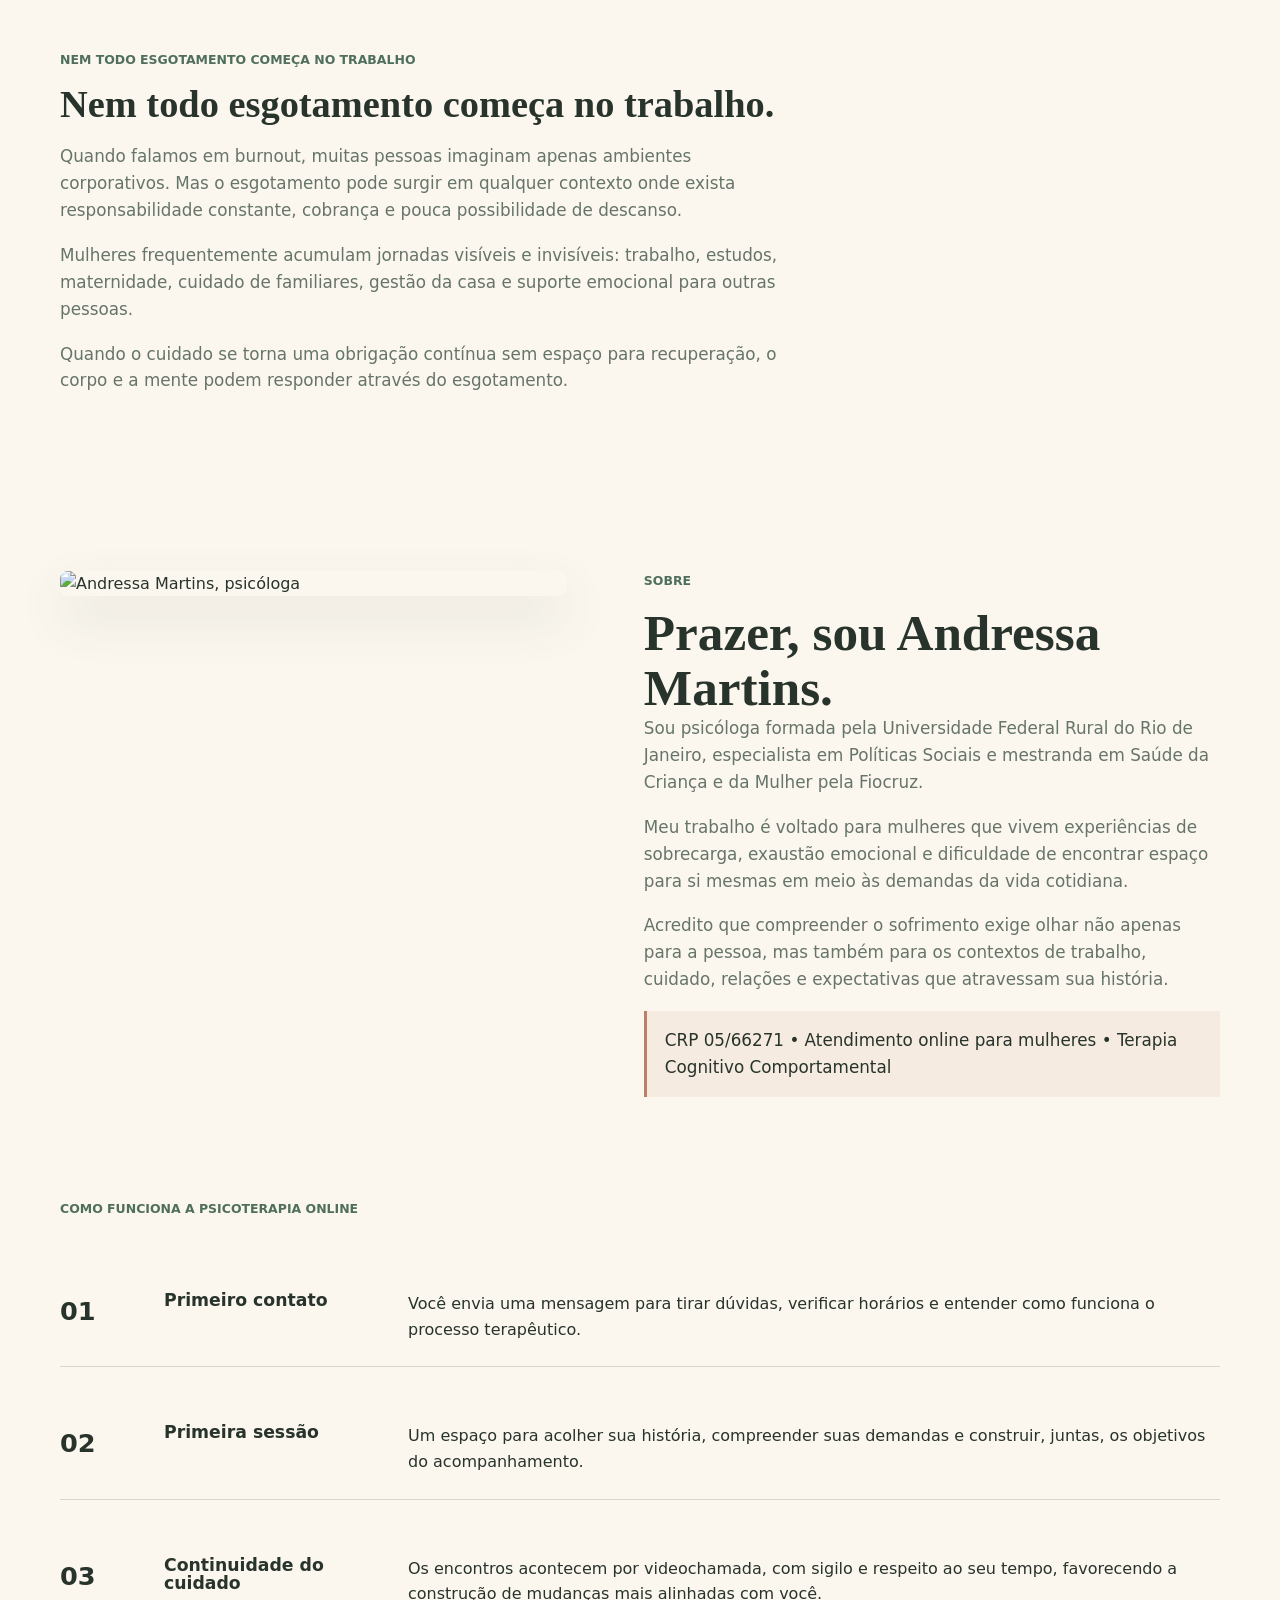
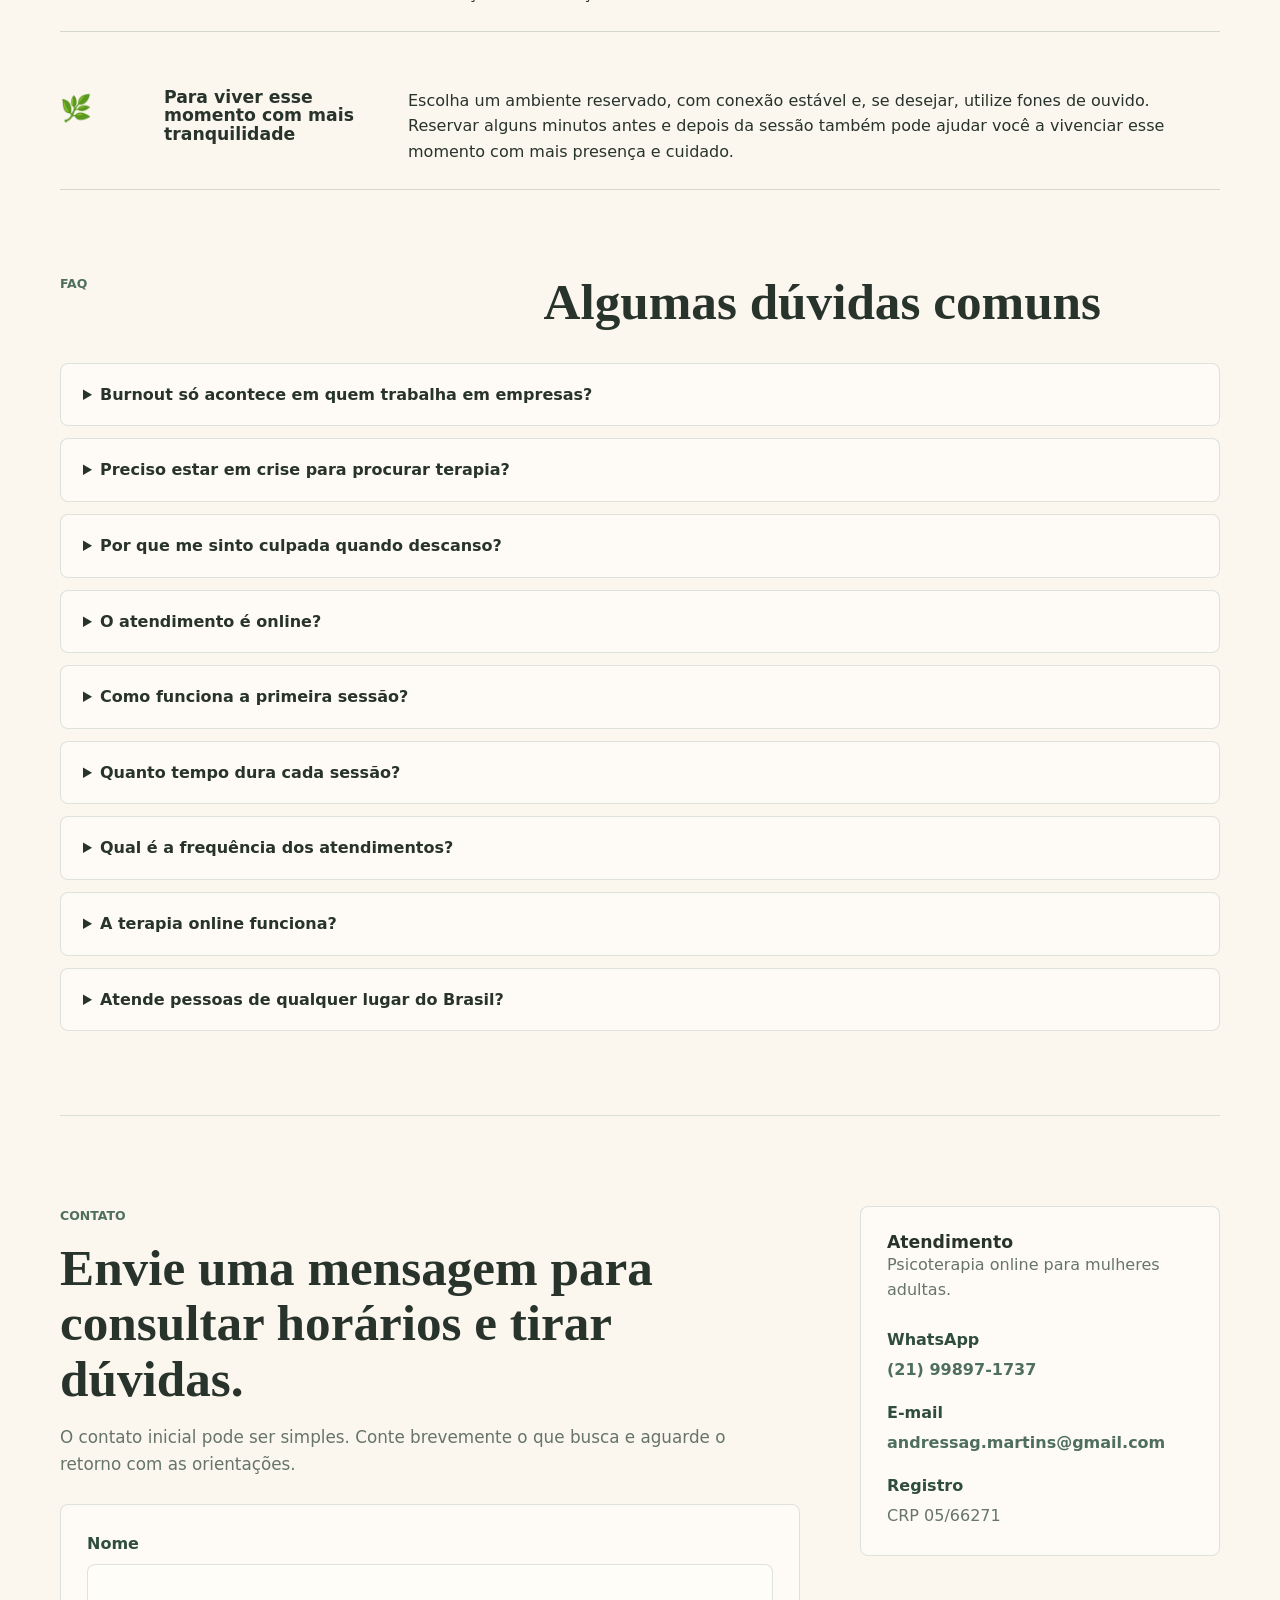
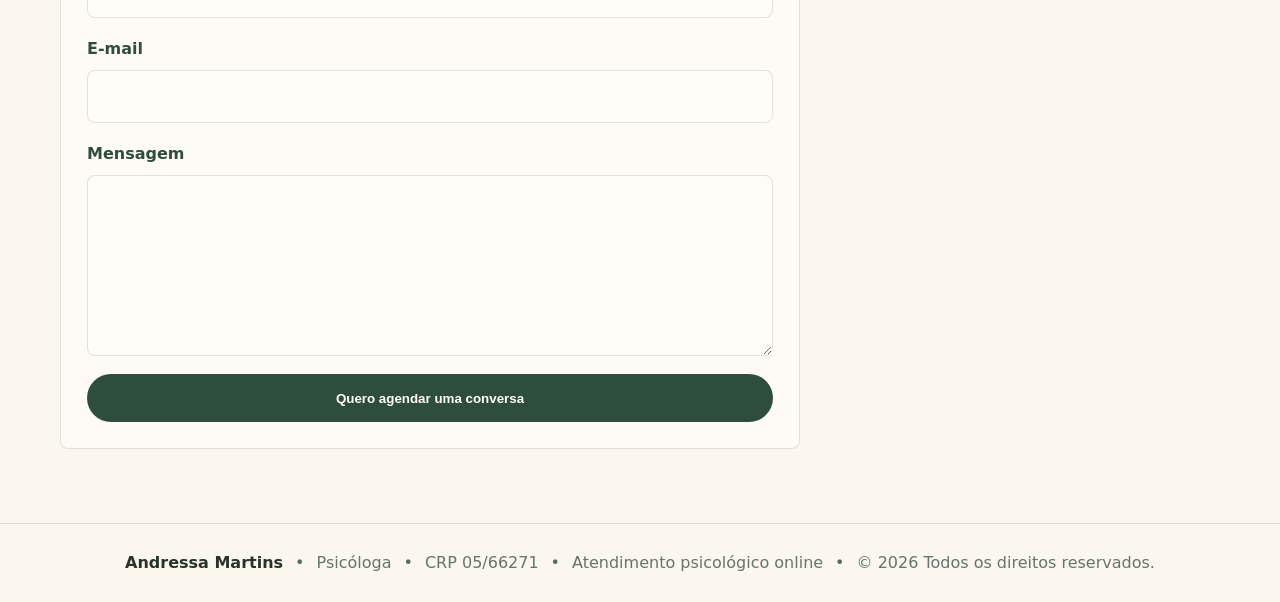
==== commit 93050ba3: "Melhorando o site antes de enviar a cliente" ====
--- a/index.html
+++ b/index.html
@@ -24,8 +24,8 @@
       <nav class="site-nav" aria-label="Navegação principal">
         <a class="active" href="#inicio">Início</a>
         <a href="#sobre">Sobre</a>
+        <a href="#online">Esgotamento</a>
         <a href="#processo">Psicoterapia</a>
-        <a href="#online">Esgotamento</a>
         <a href="#contato">Contato</a>
       </nav>
       <a class="header-action whatsapp-link" href="#" target="_blank" rel="noreferrer">WhatsApp</a>
@@ -75,6 +75,7 @@
       <section class="section online-layout" id="online">
         <div class="prose">
           <p class="eyebrow">Nem todo esgotamento começa no trabalho</p>
+          <h2>Nem todo esgotamento começa no trabalho.</h2>
           <p>Quando falamos em burnout, muitas pessoas imaginam apenas ambientes corporativos. Mas o esgotamento pode surgir em qualquer contexto onde exista responsabilidade constante, cobrança e pouca possibilidade de descanso.</p>
           <p>Mulheres frequentemente acumulam jornadas visíveis e invisíveis: trabalho, estudos, maternidade, cuidado de familiares, gestão da casa e suporte emocional para outras pessoas.</p>
           <p>Quando o cuidado se torna uma obrigação contínua sem espaço para recuperação, o corpo e a mente podem responder através do esgotamento.</p>
@@ -230,7 +231,7 @@
               Mensagem
               <textarea name="message" rows="6" required></textarea>
             </label>
-            <button class="button primary" type="submit">Enviar pelo WhatsApp</button>
+            <button class="button primary" type="submit">Quero agendar uma conversa</button>
           </form>
         </div>
 
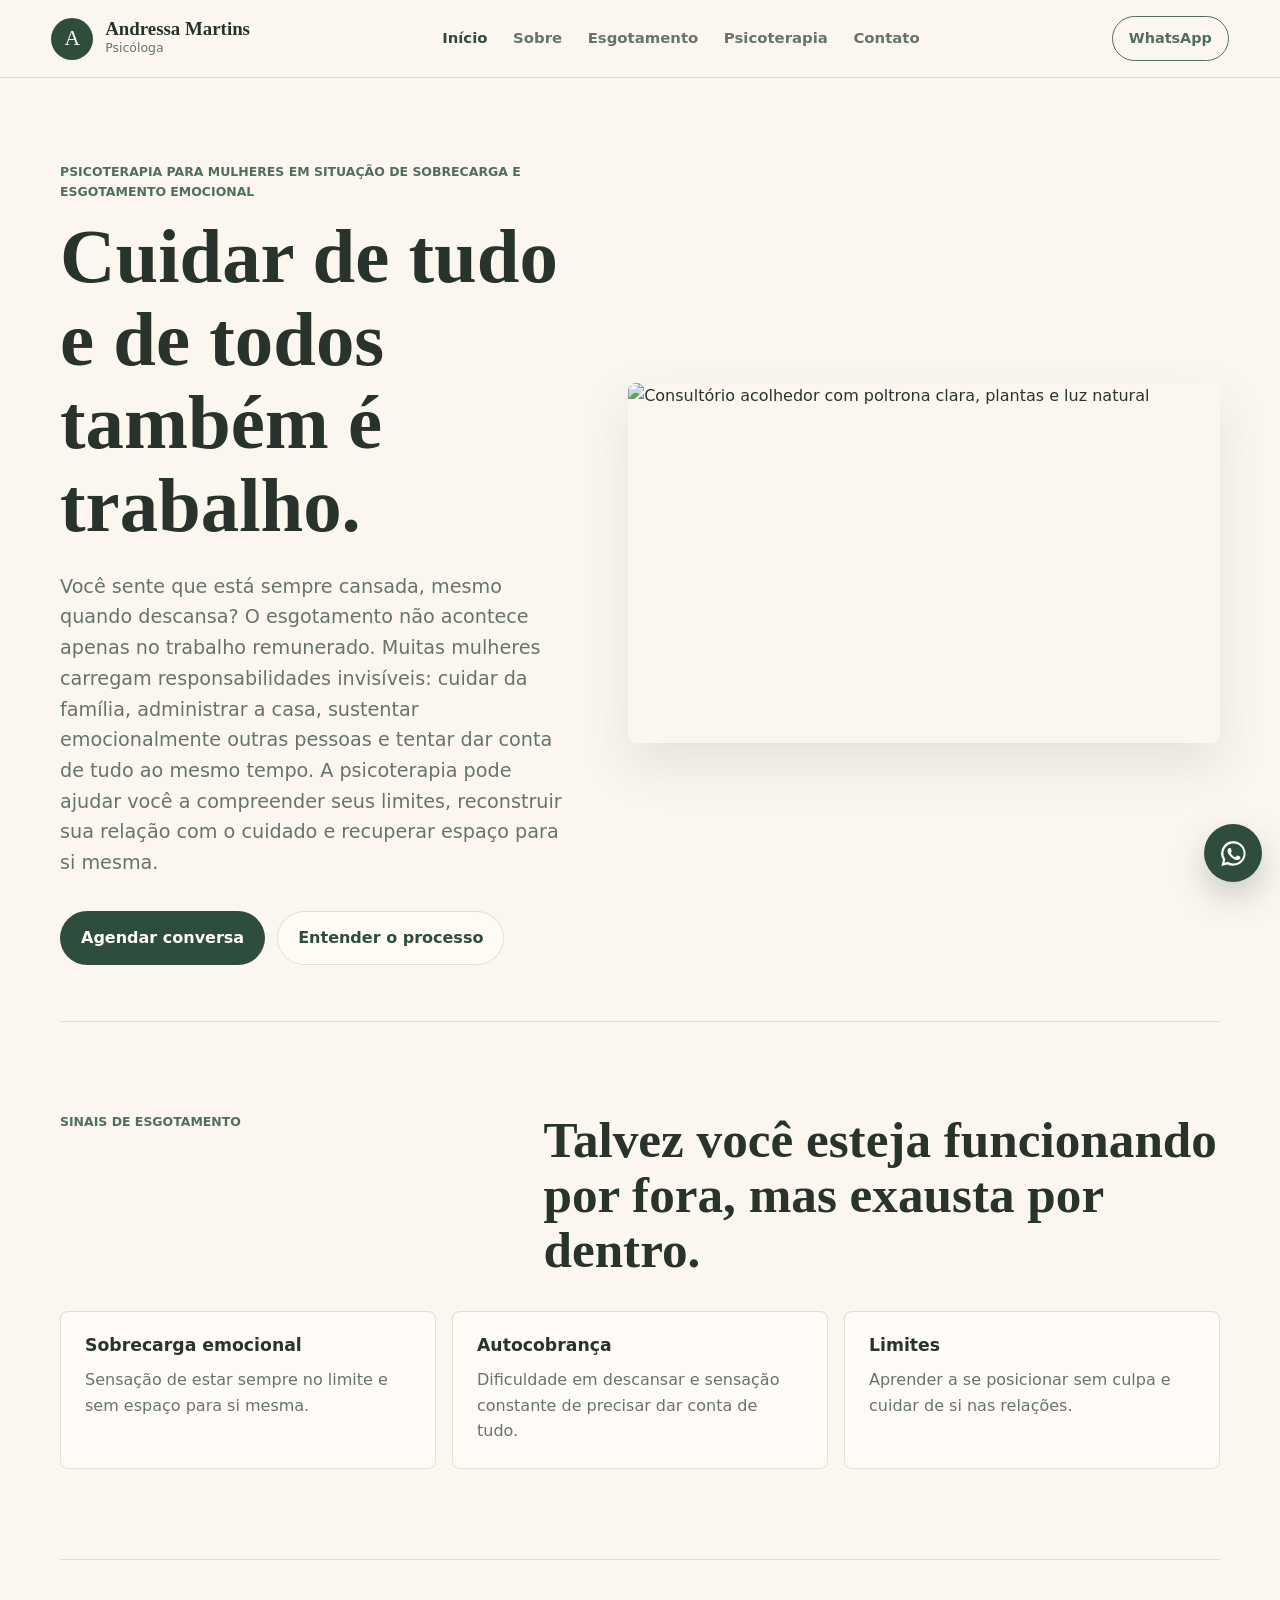
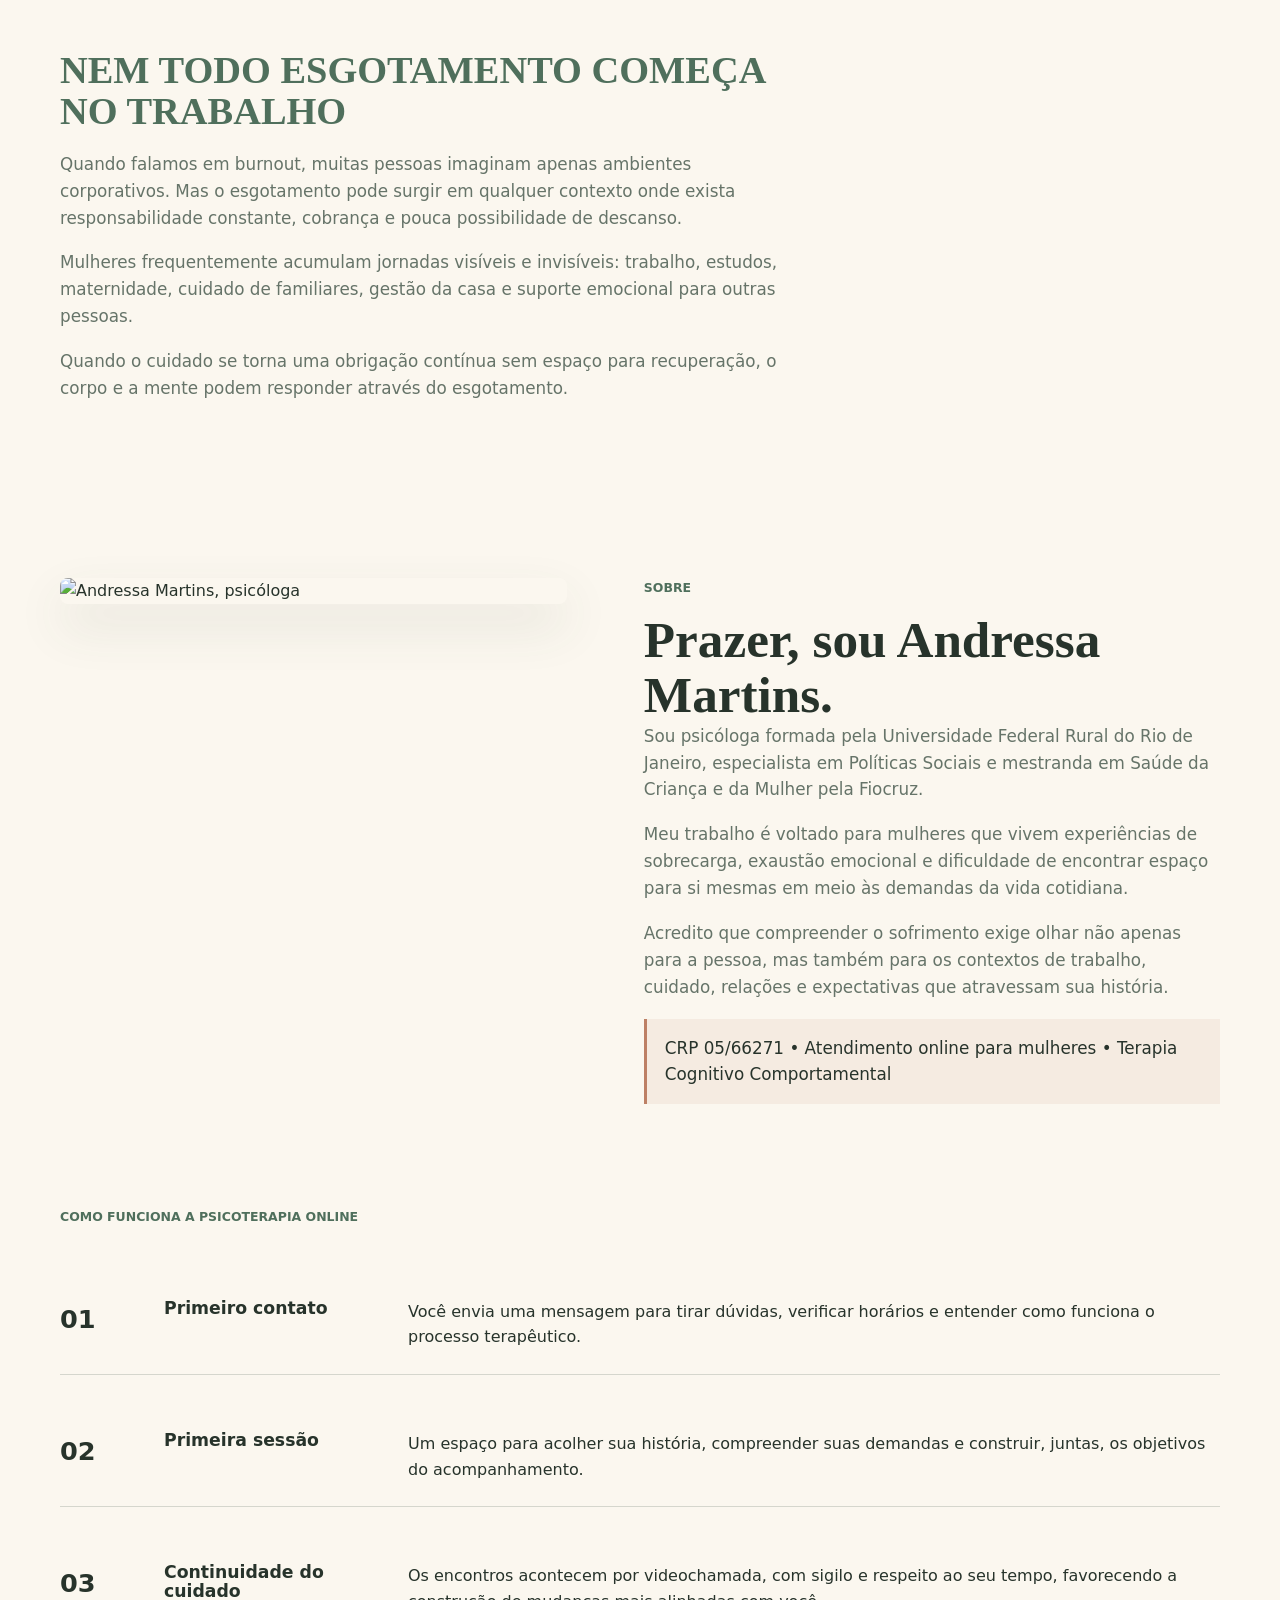
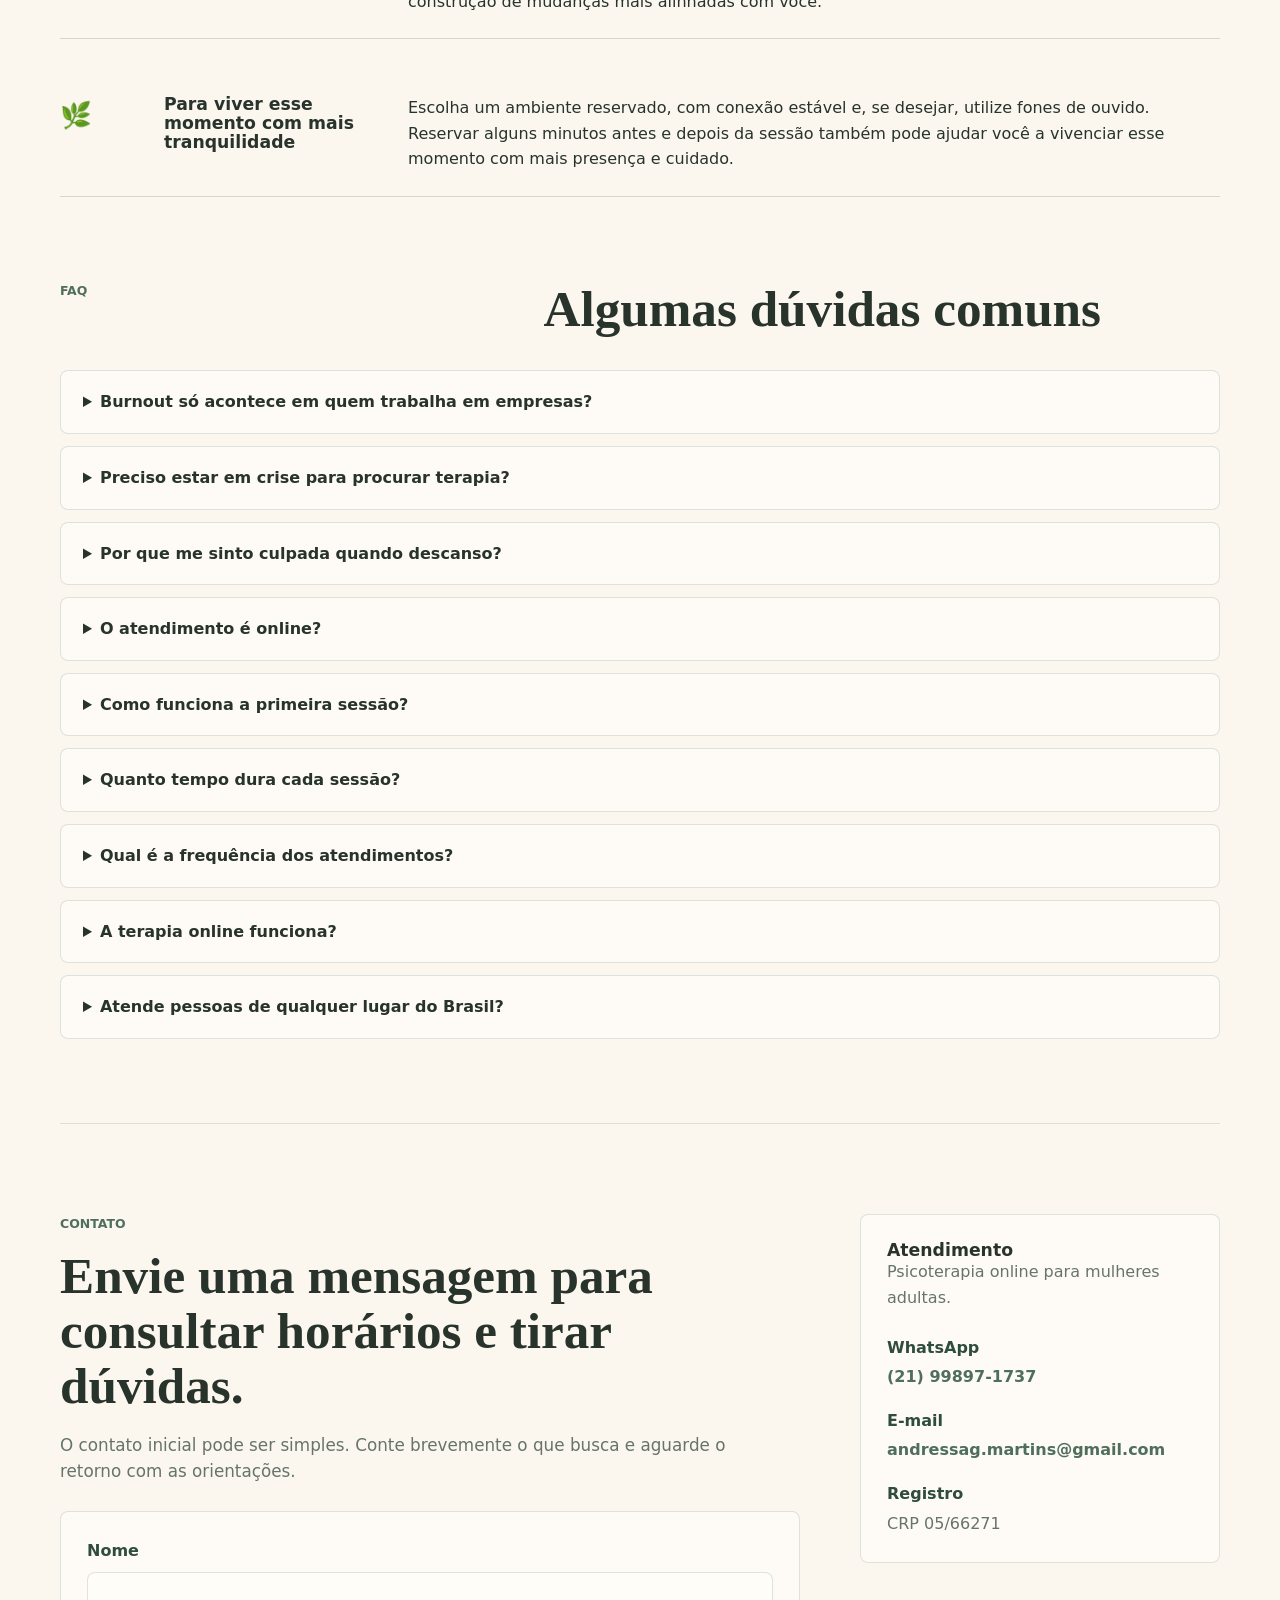
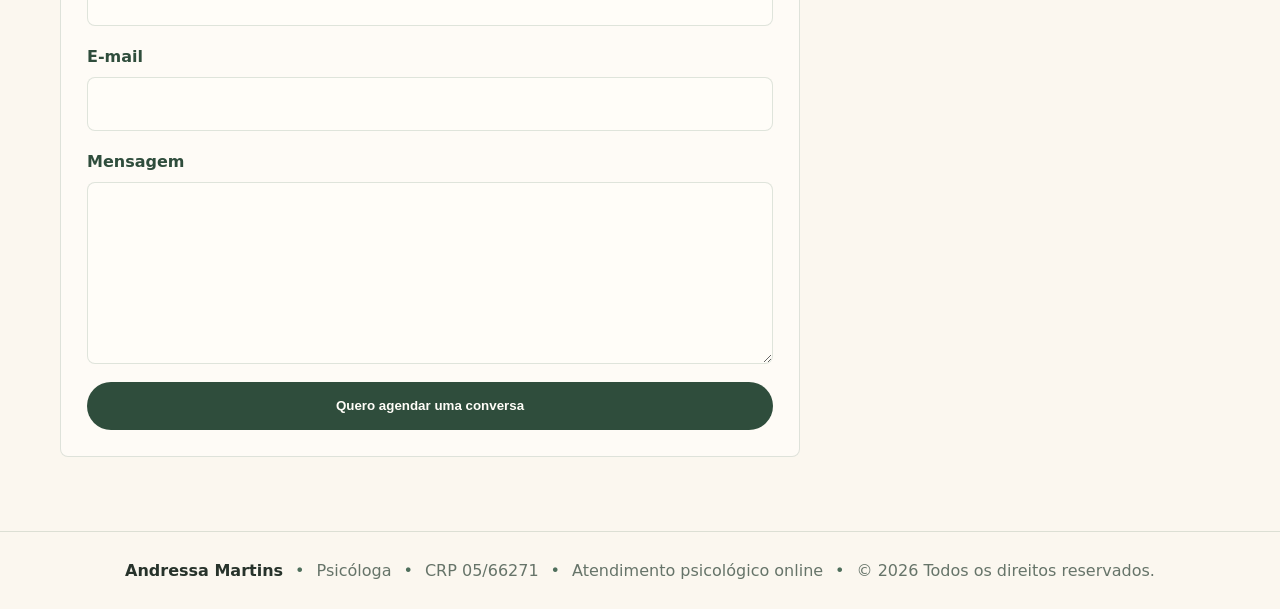
==== commit 0cdea821: "Melhorando o site antes mobile" ====
--- a/index.html
+++ b/index.html
@@ -74,8 +74,7 @@
 
       <section class="section online-layout" id="online">
         <div class="prose">
-          <p class="eyebrow">Nem todo esgotamento começa no trabalho</p>
-          <h2>Nem todo esgotamento começa no trabalho.</h2>
+          <h2 class="eyebrow">Nem todo esgotamento começa no trabalho</h2>
           <p>Quando falamos em burnout, muitas pessoas imaginam apenas ambientes corporativos. Mas o esgotamento pode surgir em qualquer contexto onde exista responsabilidade constante, cobrança e pouca possibilidade de descanso.</p>
           <p>Mulheres frequentemente acumulam jornadas visíveis e invisíveis: trabalho, estudos, maternidade, cuidado de familiares, gestão da casa e suporte emocional para outras pessoas.</p>
           <p>Quando o cuidado se torna uma obrigação contínua sem espaço para recuperação, o corpo e a mente podem responder através do esgotamento.</p>
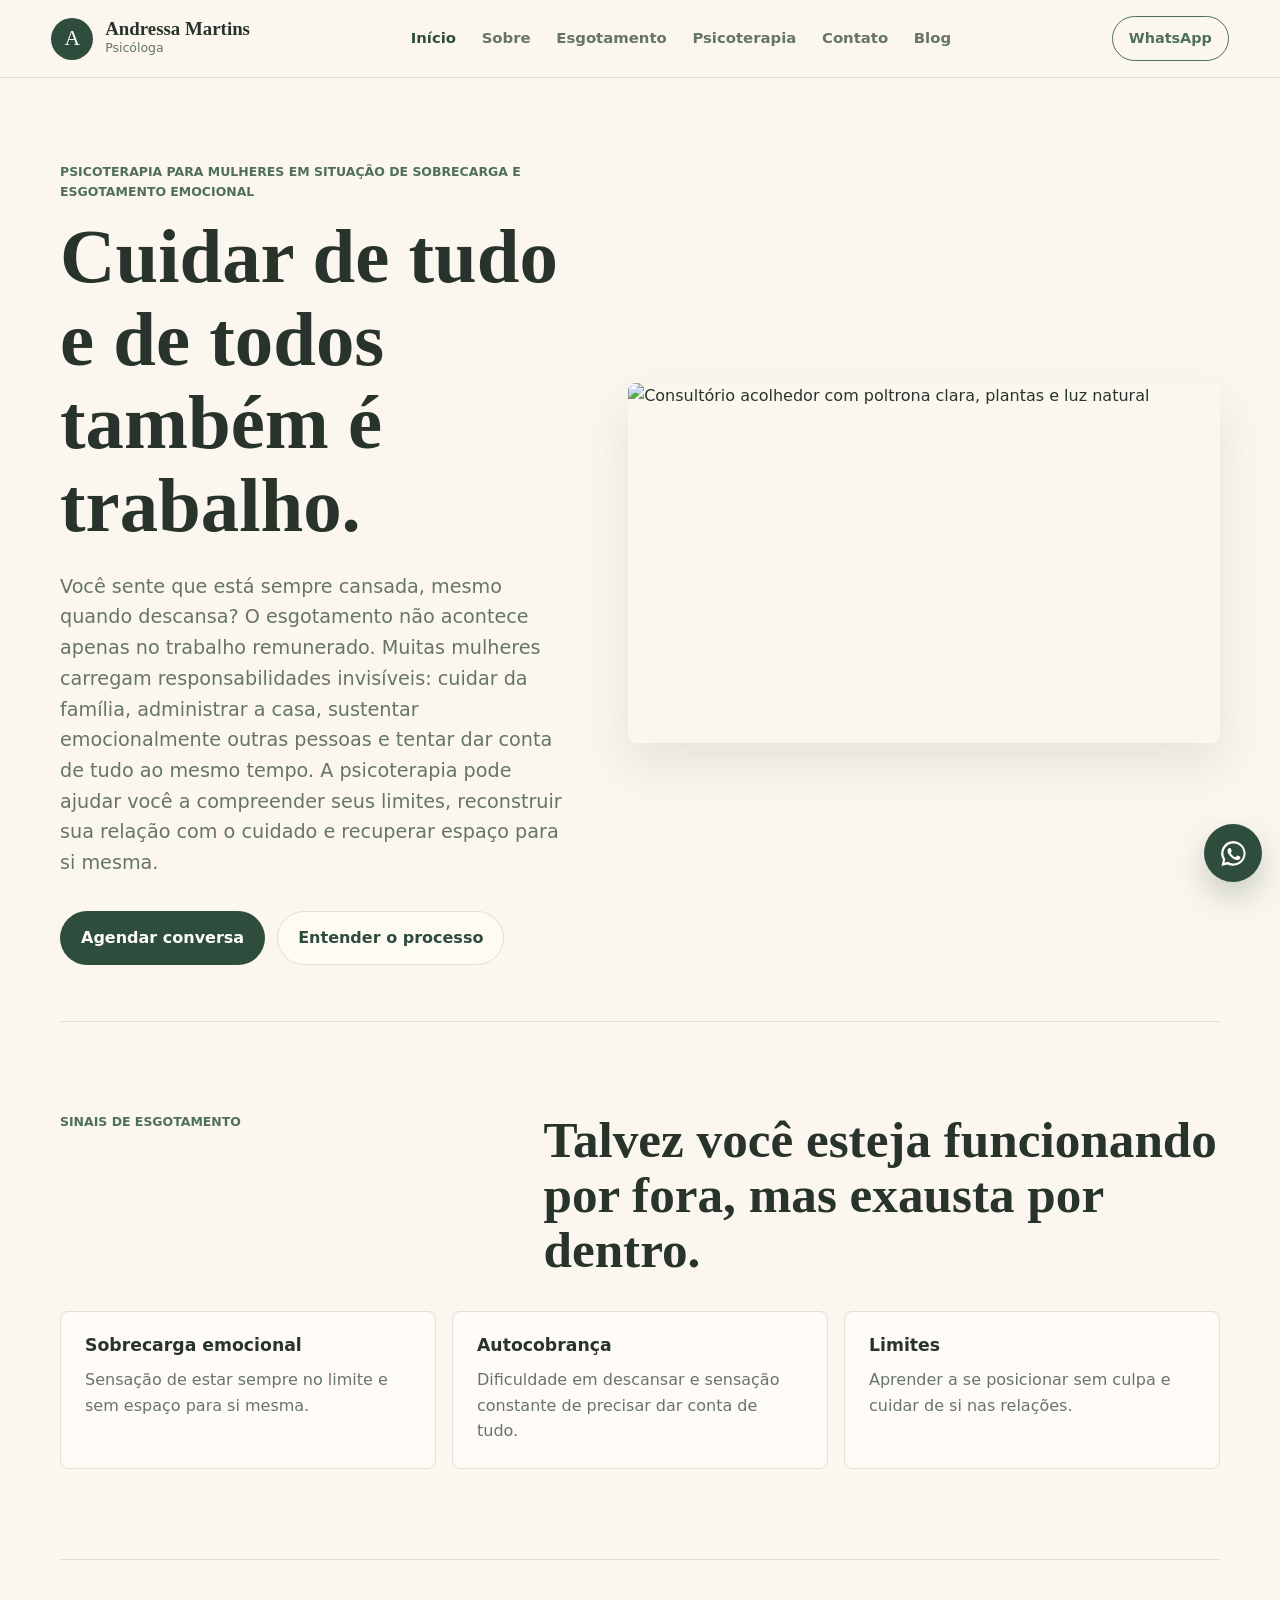
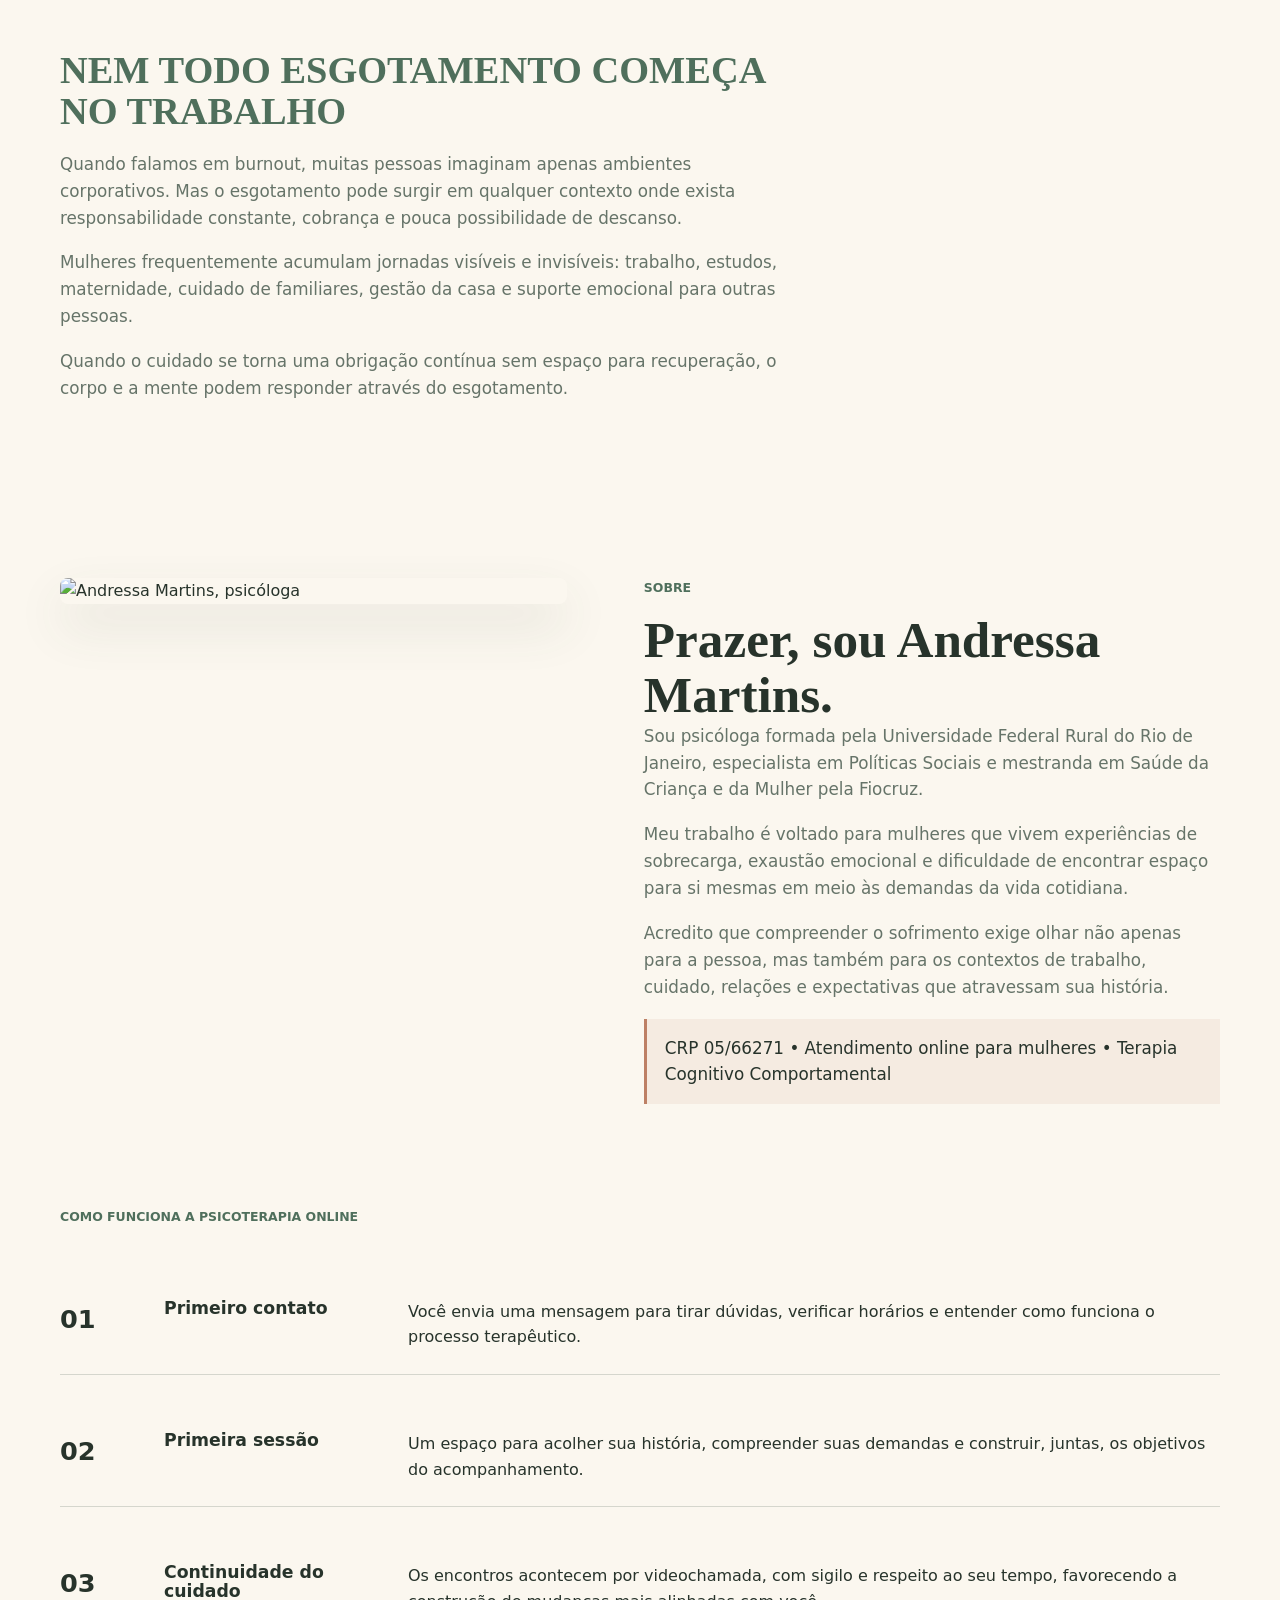
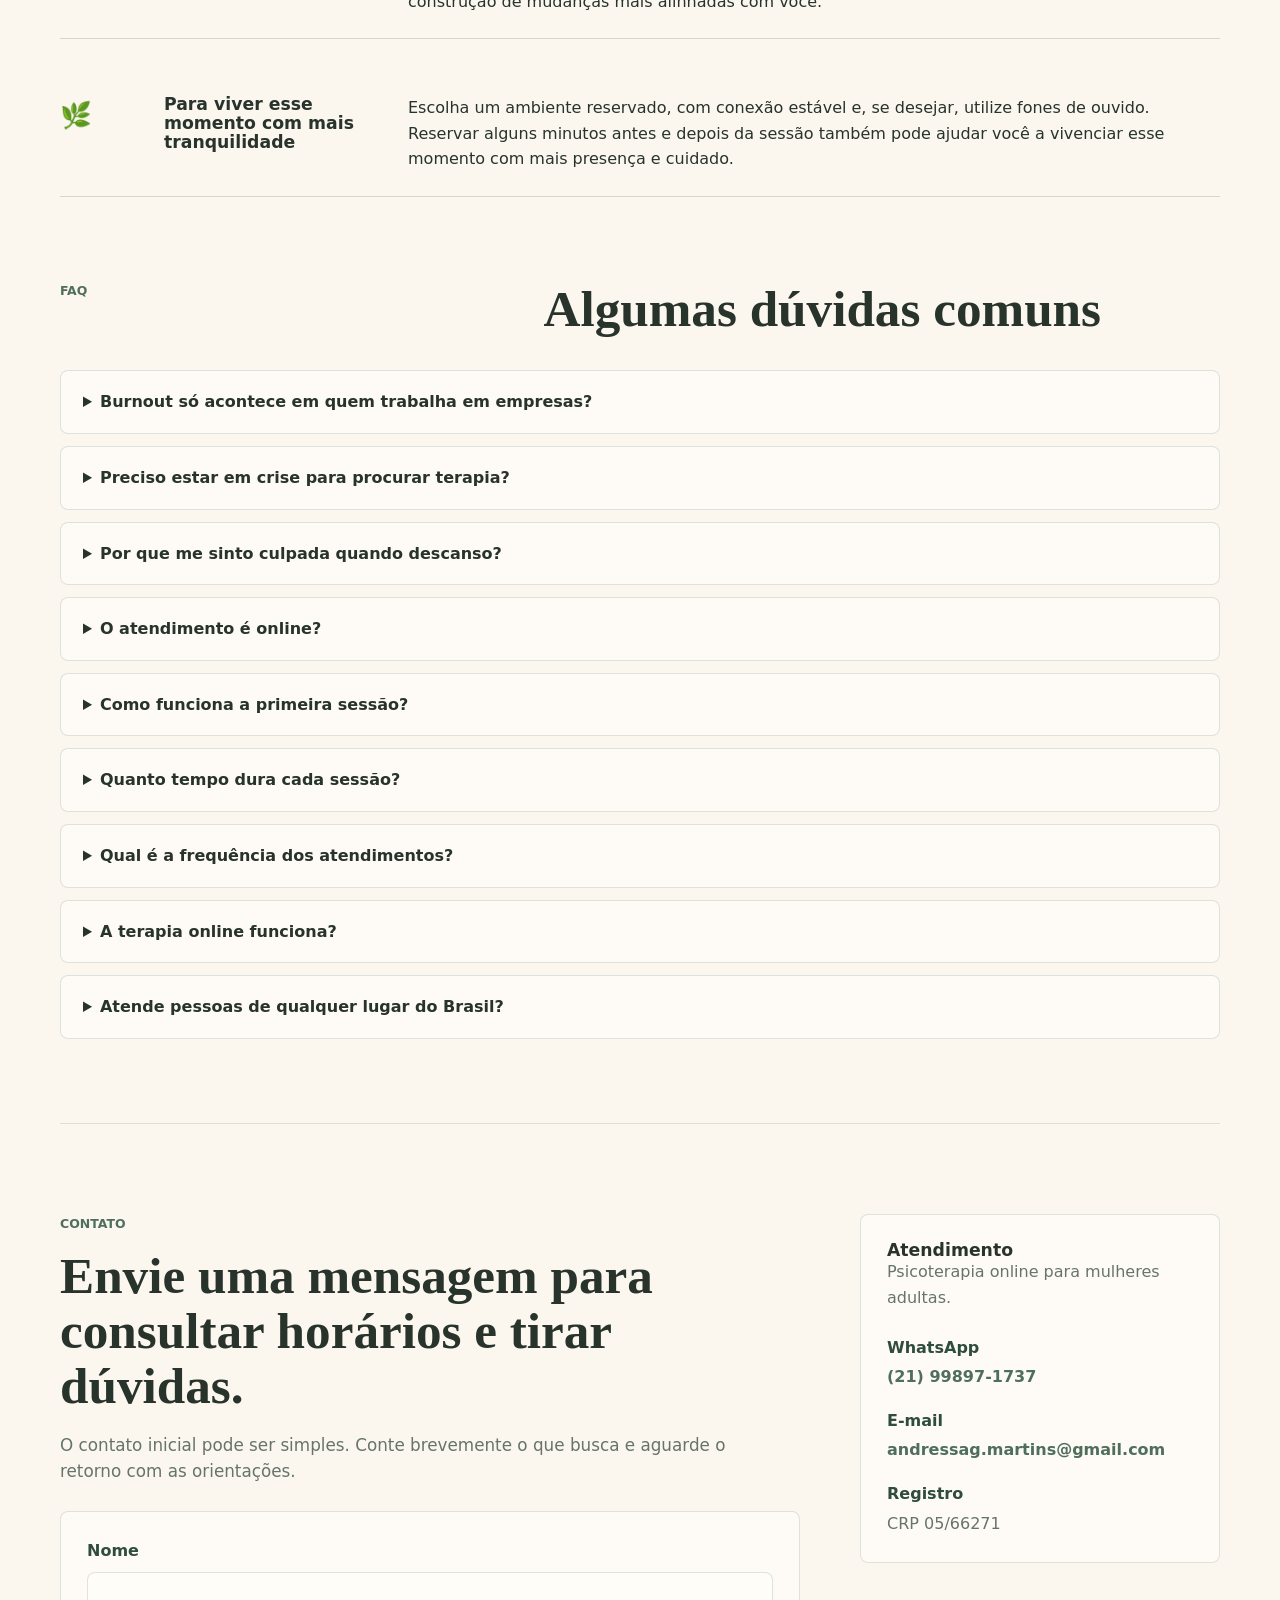
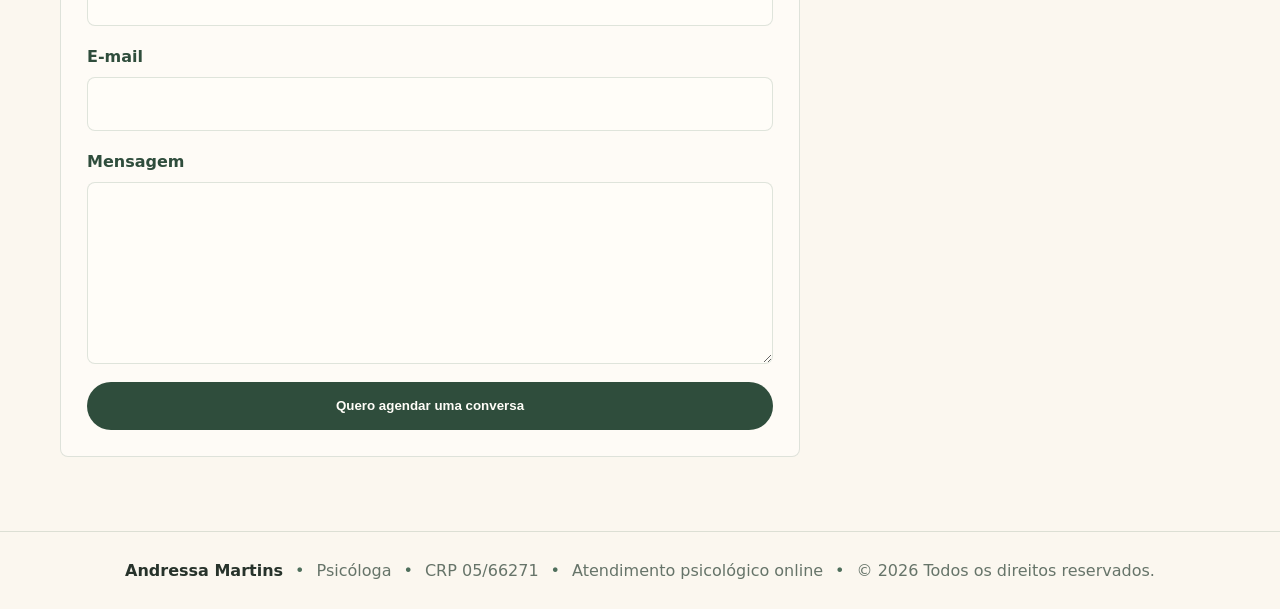
==== commit 818f8192: "Acrescentando blog" ====
--- a/index.html
+++ b/index.html
@@ -27,6 +27,7 @@
         <a href="#online">Esgotamento</a>
         <a href="#processo">Psicoterapia</a>
         <a href="#contato">Contato</a>
+        <a href="/blog">Blog</a>
       </nav>
       <a class="header-action whatsapp-link" href="#" target="_blank" rel="noreferrer">WhatsApp</a>
     </header>
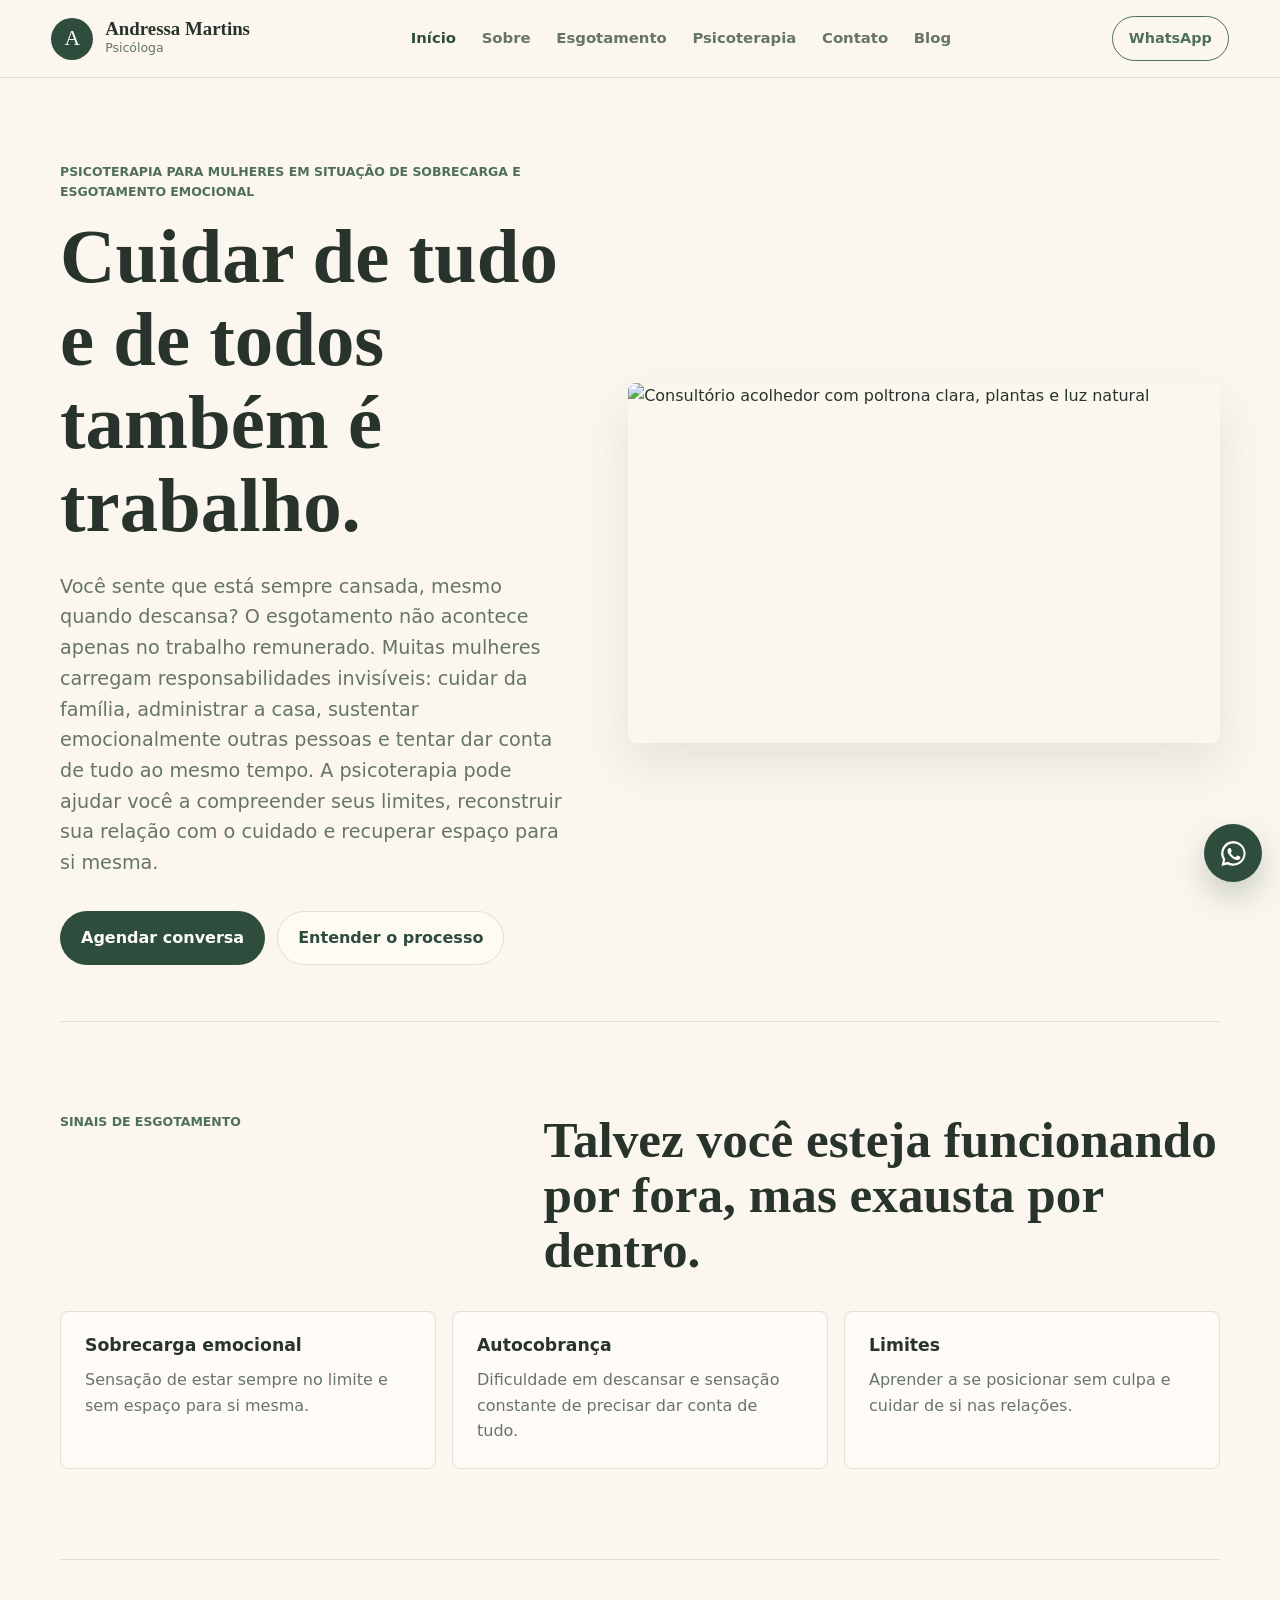
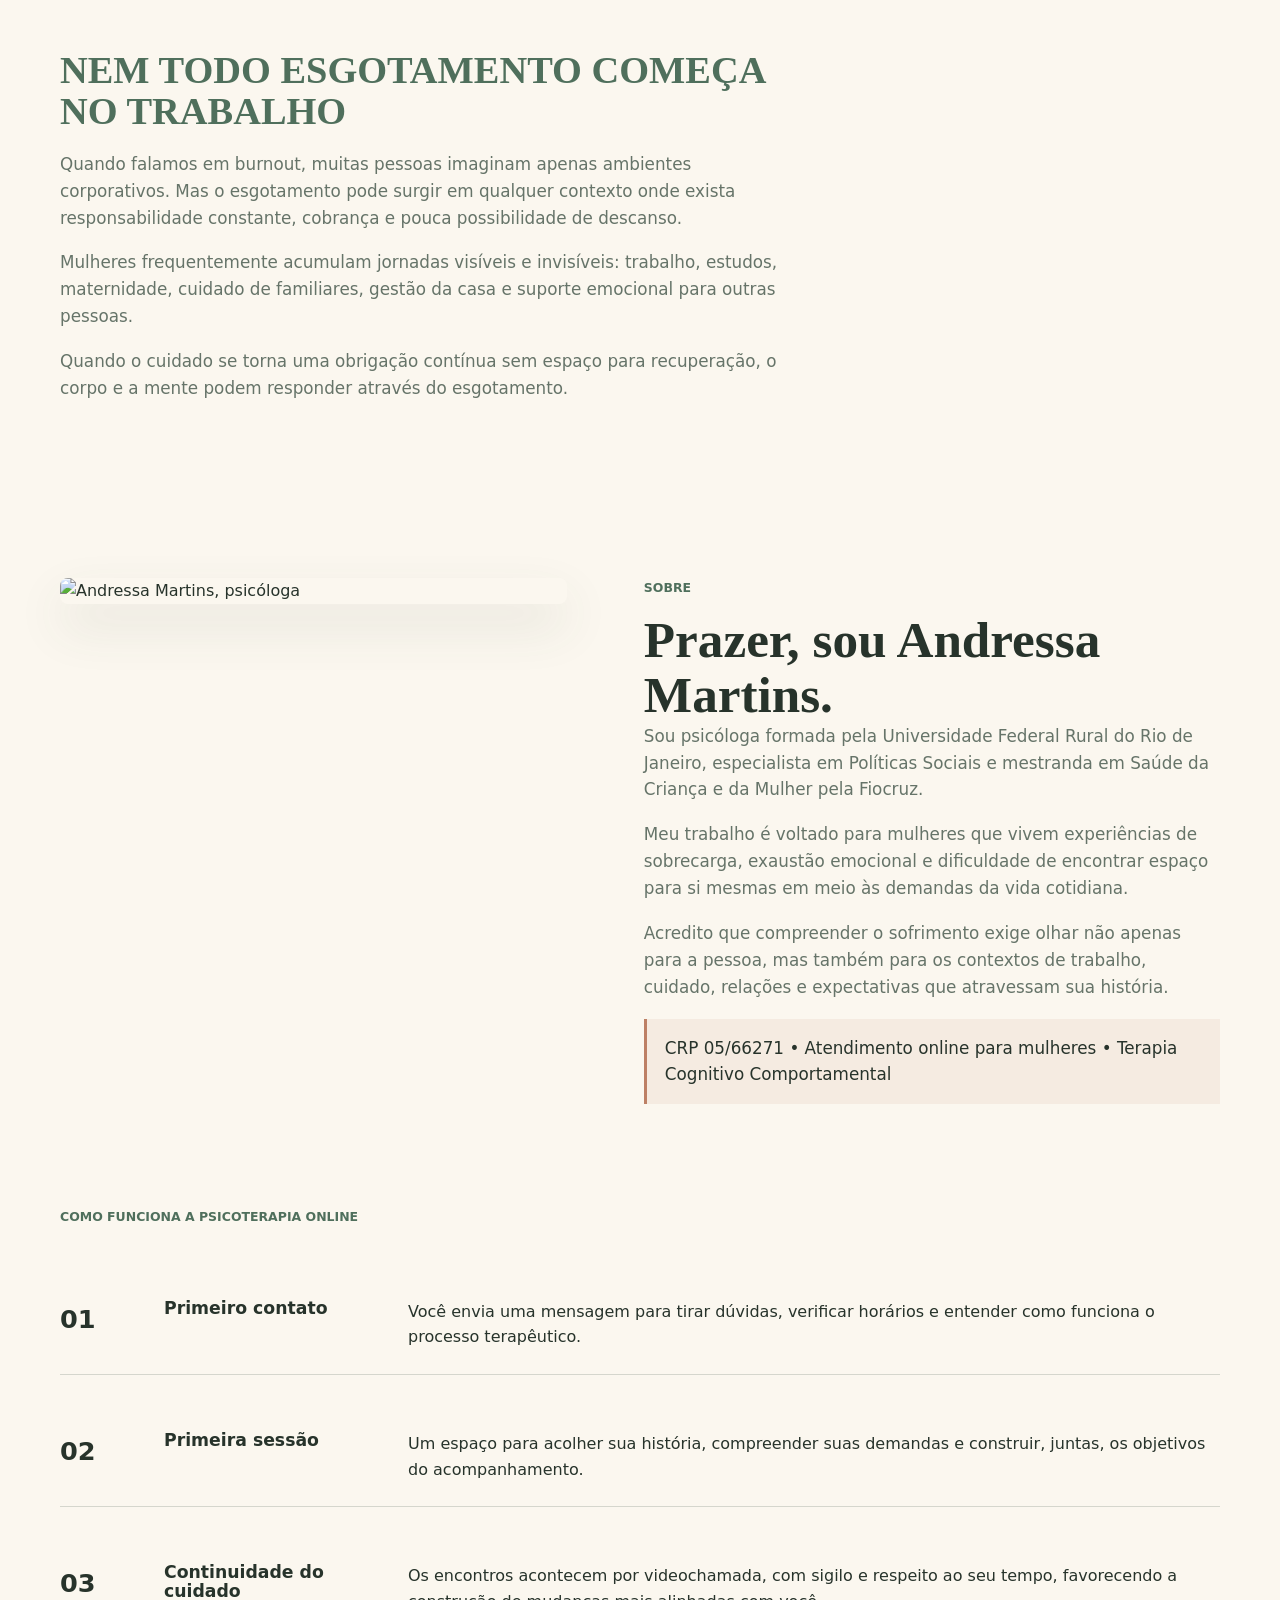
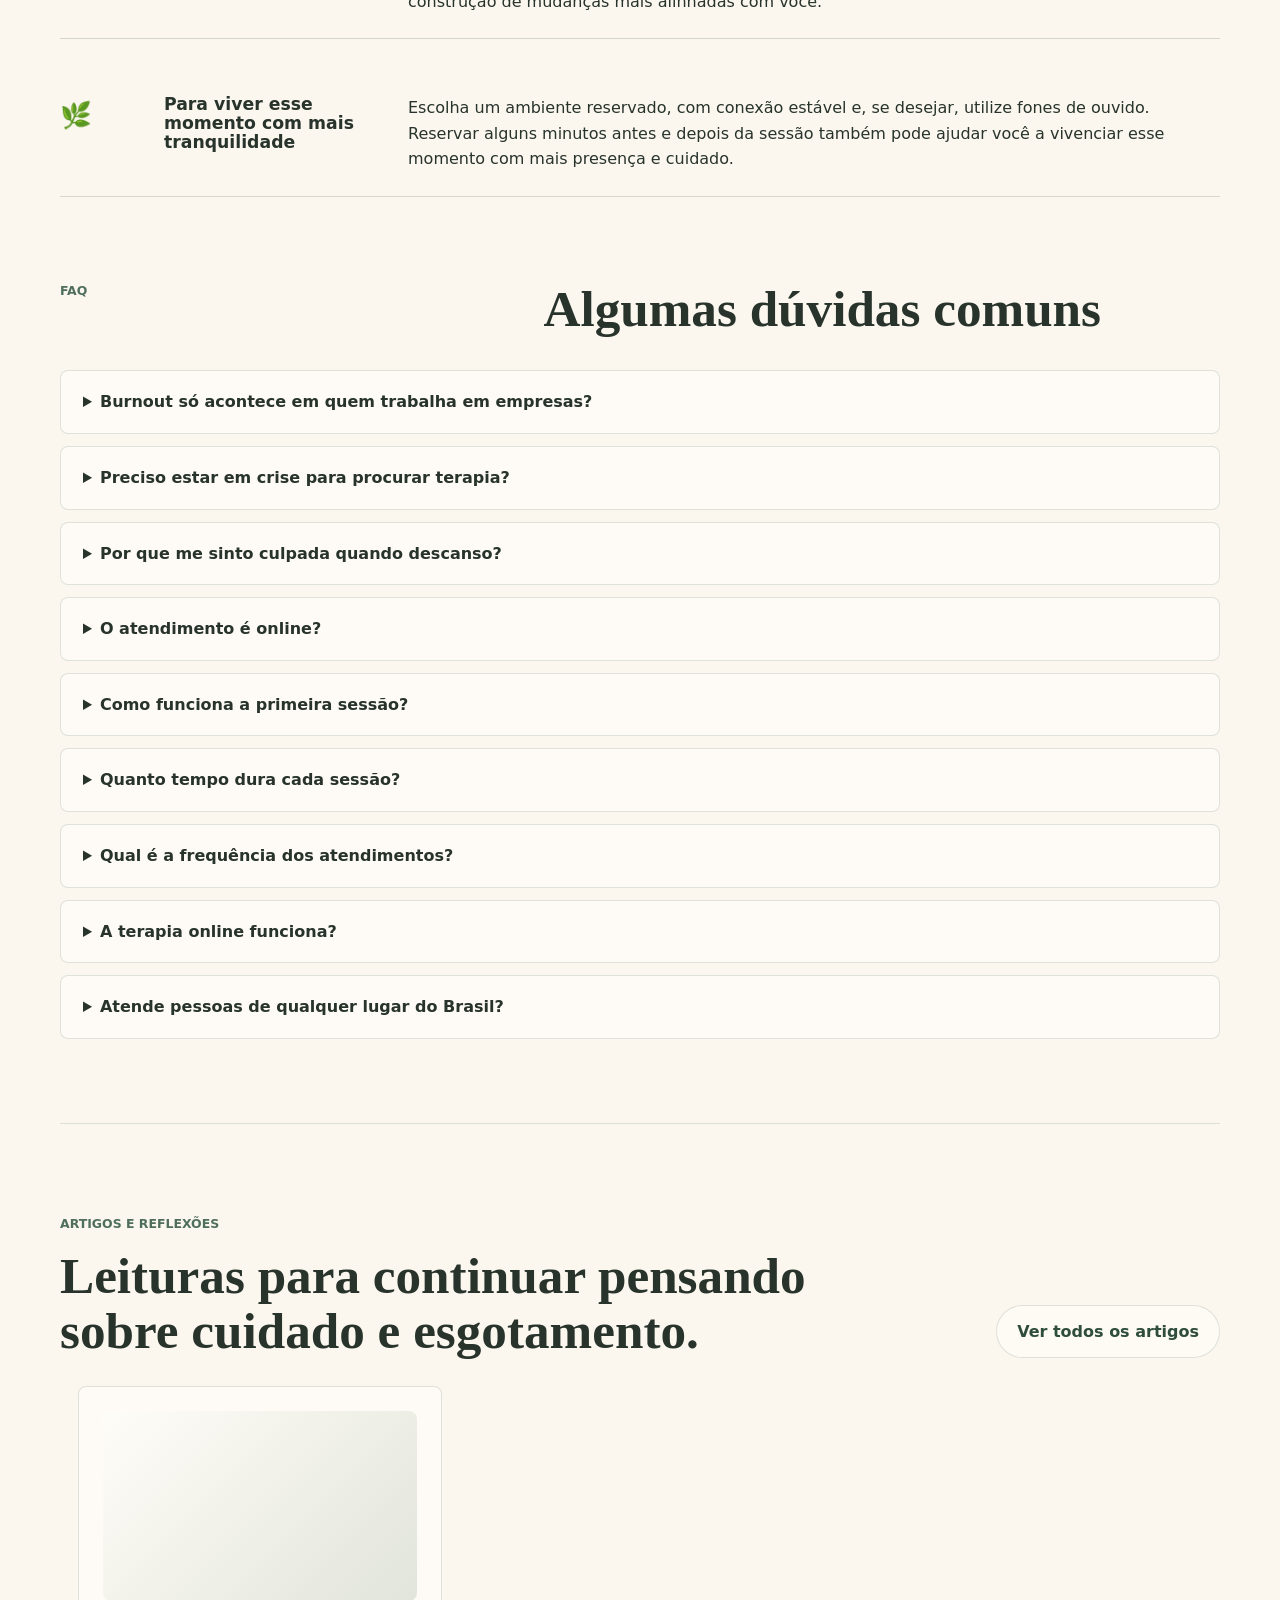
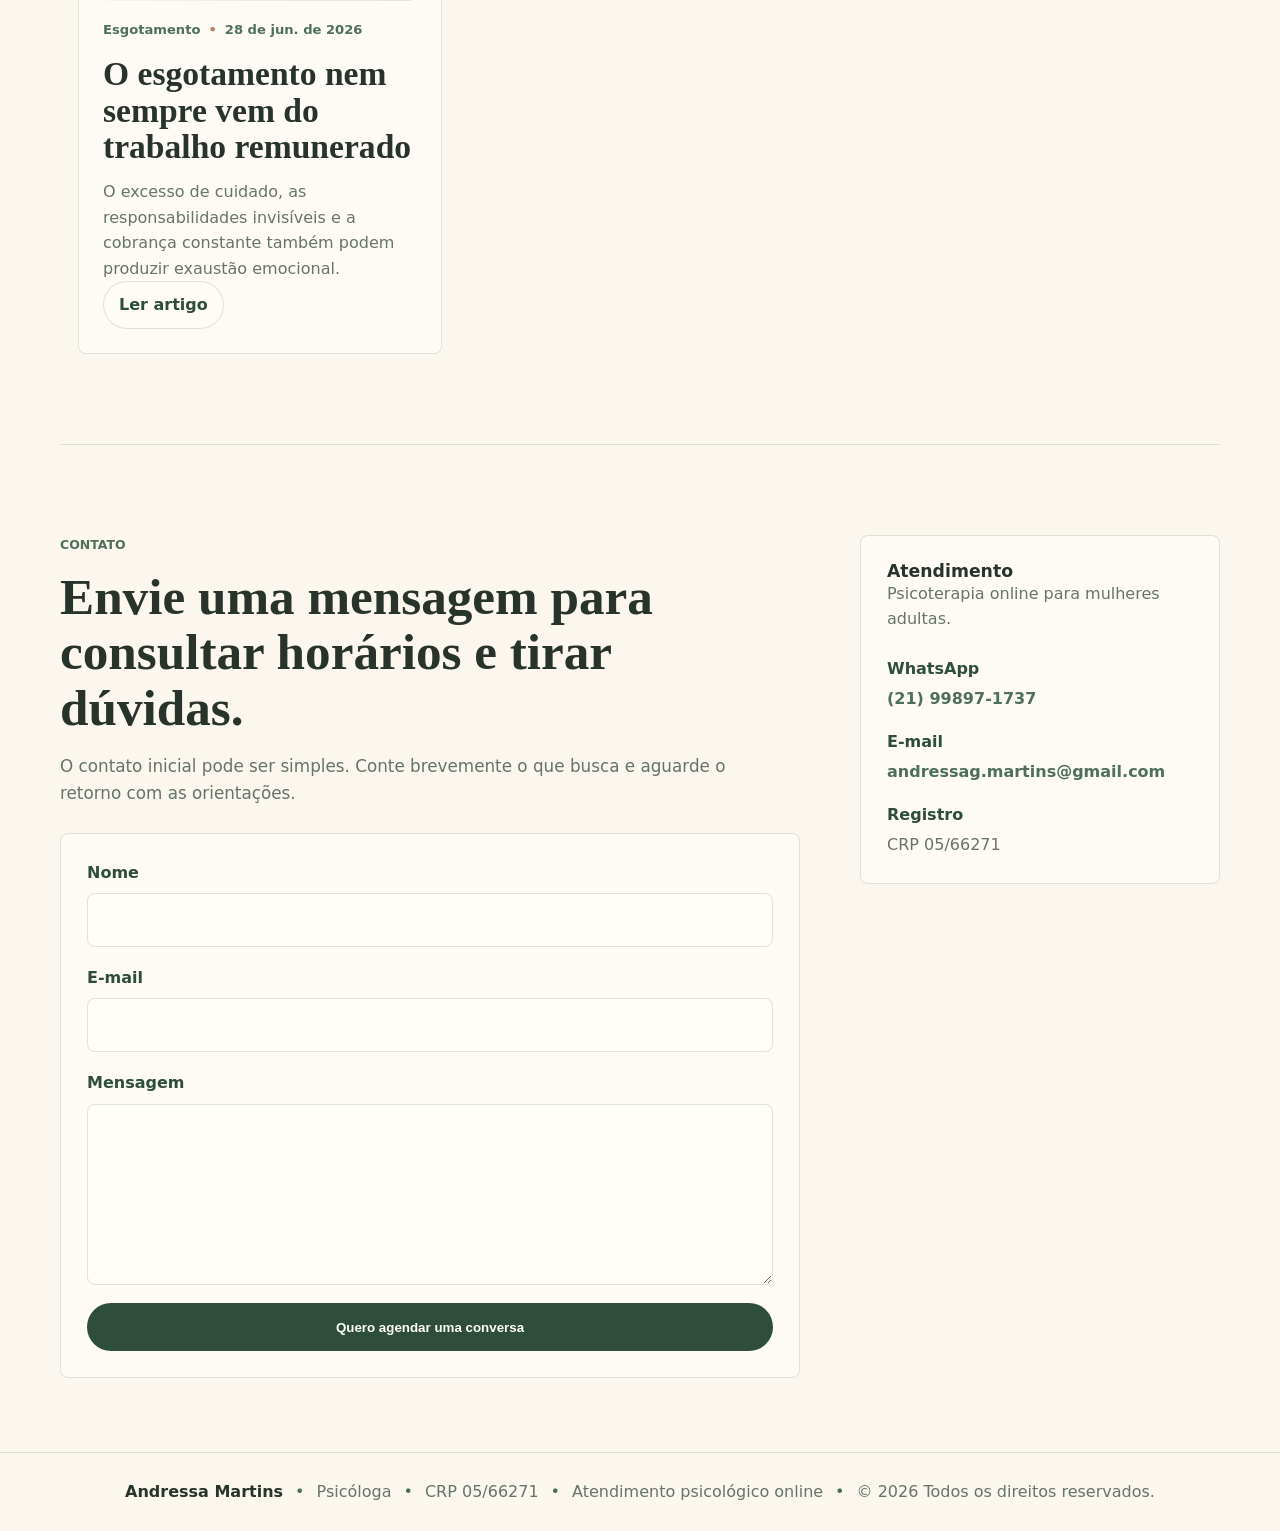
==== commit 0ad6bff7: "Acrescentando blog" ====
--- a/index.html
+++ b/index.html
@@ -213,6 +213,17 @@
         </div>
       </section>
 
+      <section class="section articles-section" aria-labelledby="articles-title">
+        <div class="articles-heading">
+          <div>
+            <p class="eyebrow">Artigos e Reflexões</p>
+            <h2 id="articles-title">Leituras para continuar pensando sobre cuidado e esgotamento.</h2>
+          </div>
+          <a class="button secondary" href="/blog">Ver todos os artigos</a>
+        </div>
+        <div class="blog-list home-articles" id="home-articles" aria-label="Artigos recentes"></div>
+      </section>
+
       <section class="section contact-layout" id="contato">
         <div>
           <p class="eyebrow">Contato</p>
@@ -273,5 +284,6 @@
       </svg>
     </a>
     <script src="script.js"></script>
+    <script src="/blog.js"></script>
   </body>
 </html>
--- a/styles.css
+++ b/styles.css
@@ -143,6 +143,10 @@
 .hero,
 .section,
 .page-hero,
+.blog-hero,
+.blog-list,
+.article-page,
+.admin-page,
 .intro-band,
 .split-section,
 .values-section,
@@ -354,6 +358,228 @@
   font-size: clamp(2.45rem, 5vw, 4.6rem);
 }
 
+.blog-hero,
+.admin-page {
+  padding: clamp(58px, 8vw, 96px) 0 clamp(28px, 5vw, 48px);
+}
+
+.blog-hero {
+  max-width: 920px;
+  margin-left: max(18px, calc((100% - var(--max)) / 2));
+}
+
+.blog-hero h1,
+.admin-page h1,
+.article-page h1 {
+  font-size: clamp(2.45rem, 5vw, 4.6rem);
+}
+
+.blog-hero p:not(.eyebrow),
+.admin-page > p,
+.article-lead {
+  max-width: 720px;
+  margin-top: 20px;
+  color: var(--muted);
+  font-size: clamp(1.02rem, 2vw, 1.18rem);
+}
+
+.blog-list {
+  display: grid;
+  grid-template-columns: repeat(3, 1fr);
+  gap: 16px;
+  padding-bottom: clamp(54px, 8vw, 94px);
+}
+
+.blog-card,
+.admin-panel {
+  border: 1px solid var(--line);
+  border-radius: var(--radius);
+  background: rgba(255, 253, 248, 0.74);
+}
+
+.blog-card {
+  display: flex;
+  flex-direction: column;
+  padding: 24px;
+}
+
+.post-meta {
+  display: flex;
+  flex-wrap: wrap;
+  gap: 8px;
+  margin-bottom: 16px;
+  color: var(--sage-deep);
+  font-size: 0.82rem;
+  font-weight: 800;
+}
+
+.post-meta span + span::before {
+  content: "•";
+  margin-right: 8px;
+  color: var(--clay);
+}
+
+.blog-card h2 {
+  font-size: clamp(1.65rem, 3vw, 2.1rem);
+}
+
+.blog-card p {
+  margin-top: 14px;
+  color: var(--muted);
+}
+
+.blog-card-image,
+.article-image {
+  width: 100%;
+  object-fit: cover;
+  border-radius: var(--radius);
+}
+
+.blog-card-image {
+  height: 190px;
+  margin-bottom: 18px;
+}
+
+.blog-card .button {
+  width: fit-content;
+  min-height: 42px;
+  margin-top: auto;
+  padding: 10px 15px;
+}
+
+.article-page {
+  max-width: 820px;
+  padding: clamp(54px, 8vw, 92px) 0 clamp(58px, 8vw, 96px);
+}
+
+.article-page .post-meta {
+  margin-top: 24px;
+}
+
+.article-page p:not(.article-lead) {
+  margin-top: 20px;
+  color: var(--muted);
+  font-size: 1.06rem;
+}
+
+.article-image {
+  max-height: 420px;
+  margin-top: 28px;
+}
+
+.articles-section {
+  padding: clamp(54px, 8vw, 90px) 0;
+  border-top: 1px solid var(--line);
+}
+
+.articles-heading {
+  display: flex;
+  align-items: flex-end;
+  justify-content: space-between;
+  gap: 28px;
+  margin-bottom: 28px;
+}
+
+.articles-heading h2 {
+  max-width: 760px;
+}
+
+.home-articles {
+  padding-bottom: 0;
+}
+
+.blog-card-placeholder {
+  background:
+    linear-gradient(135deg, rgba(255, 253, 248, 0.86), rgba(143, 164, 139, 0.26)),
+    url("assets/hero-psicoterapia-andressa.png") center / cover;
+}
+
+.empty-state {
+  grid-column: 1 / -1;
+  color: var(--muted);
+  font-size: 1.05rem;
+}
+
+.back-link {
+  color: var(--sage-deep);
+  font-weight: 800;
+  text-decoration: none;
+  border-bottom: 2px solid currentColor;
+}
+
+.admin-page {
+  max-width: 920px;
+}
+
+.admin-panel {
+  margin-top: 20px;
+  padding: 24px;
+}
+
+.admin-panel h2 {
+  font-size: clamp(1.55rem, 3vw, 2.1rem);
+}
+
+.admin-panel p,
+.admin-panel li {
+  color: var(--muted);
+}
+
+.admin-panel p,
+.admin-panel ul {
+  margin-top: 14px;
+}
+
+.admin-panel code {
+  color: var(--moss);
+  font-weight: 700;
+}
+
+.admin-toolbar,
+.admin-post-header {
+  display: flex;
+  align-items: flex-start;
+  justify-content: space-between;
+  gap: 16px;
+}
+
+.admin-actions {
+  display: flex;
+  flex-wrap: wrap;
+  gap: 10px;
+  justify-content: flex-end;
+}
+
+.admin-posts {
+  display: grid;
+  gap: 18px;
+  margin-top: 24px;
+}
+
+.admin-post {
+  display: grid;
+  gap: 16px;
+  padding: 22px;
+  border: 1px solid var(--line);
+  border-radius: var(--radius);
+  background: var(--surface);
+}
+
+.admin-post h3 {
+  font-family: Georgia, "Times New Roman", serif;
+  font-size: 1.45rem;
+}
+
+select {
+  width: 100%;
+  border: 1px solid var(--line);
+  border-radius: var(--radius);
+  background: var(--surface);
+  color: var(--ink);
+  font: inherit;
+  padding: 13px 14px;
+}
+
 .values-section {
   padding-bottom: clamp(54px, 8vw, 94px);
 }
@@ -646,6 +872,10 @@
   .hero,
   .section,
   .page-hero,
+  .blog-hero,
+  .blog-list,
+  .article-page,
+  .admin-page,
   .intro-band,
   .split-section,
   .values-section,
@@ -756,13 +986,16 @@
   }
 
   .signal-grid,
-  .values-section {
+  .values-section,
+  .blog-list {
     grid-template-columns: 1fr;
     gap: 12px;
   }
 
   .signal-grid article,
   .values-section article,
+  .blog-card,
+  .admin-panel,
   .check-panel,
   .contact-panel,
   .contact-form,
@@ -776,8 +1009,9 @@
 
   .about-media img {
     max-height: none;
-    height: clamp(300px, 88vw, 520px);
-    object-position: center top;
+    height: clamp(340px, 100vw, 560px);
+    object-position: center 28%;
+    border-radius: 14px;
   }
 
   .process-list.clean {
@@ -786,17 +1020,26 @@
 
   .process-item {
     grid-template-columns: 46px 1fr;
-    gap: 8px 14px;
+    gap: 8px 12px;
     padding: 18px 0;
+    align-items: baseline;
   }
 
   .process-item span {
-    grid-row: span 2;
+    grid-column: 1;
+    grid-row: 1;
     font-size: 1.28rem;
     line-height: 1.1;
   }
 
+  .process-item h3 {
+    grid-column: 2;
+    grid-row: 1;
+  }
+
   .process-item p {
+    grid-column: 2;
+    grid-row: 2;
     color: var(--muted);
   }
 
@@ -845,6 +1088,67 @@
 
   .page-hero.compact {
     margin-inline: auto;
+  }
+
+  .blog-hero {
+    margin-inline: auto;
+    padding: 42px 0 28px;
+  }
+
+  .blog-hero h1,
+  .admin-page h1,
+  .article-page h1 {
+    font-size: 2rem;
+  }
+
+  .blog-list {
+    padding-bottom: 42px;
+  }
+
+  .blog-card-image {
+    height: 176px;
+  }
+
+  .home-articles {
+    padding-bottom: 0;
+  }
+
+  .articles-section {
+    padding: 42px 0;
+  }
+
+  .articles-heading {
+    align-items: flex-start;
+    flex-direction: column;
+    gap: 18px;
+  }
+
+  .articles-heading .button {
+    width: 100%;
+  }
+
+  .blog-card .button {
+    width: 100%;
+  }
+
+  .admin-toolbar,
+  .admin-post-header,
+  .admin-actions {
+    flex-direction: column;
+    align-items: stretch;
+  }
+
+  .admin-actions .button,
+  .admin-post-header .button {
+    width: 100%;
+  }
+
+  .admin-post {
+    padding: 18px;
+  }
+
+  .article-page {
+    padding: 42px 0 52px;
   }
 
   .site-footer {
@@ -869,6 +1173,10 @@
   .hero,
   .section,
   .page-hero,
+  .blog-hero,
+  .blog-list,
+  .article-page,
+  .admin-page,
   .intro-band,
   .split-section,
   .values-section,
@@ -889,6 +1197,16 @@
     font-size: 1.72rem;
   }
 
+  .blog-hero h1,
+  .admin-page h1,
+  .article-page h1 {
+    font-size: 1.92rem;
+  }
+
+  .blog-card-image {
+    height: 164px;
+  }
+
   .hero {
     padding-top: 28px;
   }
@@ -897,15 +1215,6 @@
     height: clamp(280px, 92vw, 420px);
   }
 
-  .process-item {
-    grid-template-columns: 1fr;
-    gap: 8px;
-  }
-
-  .process-item span {
-    grid-row: auto;
-  }
-
   .timeline article {
     grid-template-columns: 1fr;
   }
